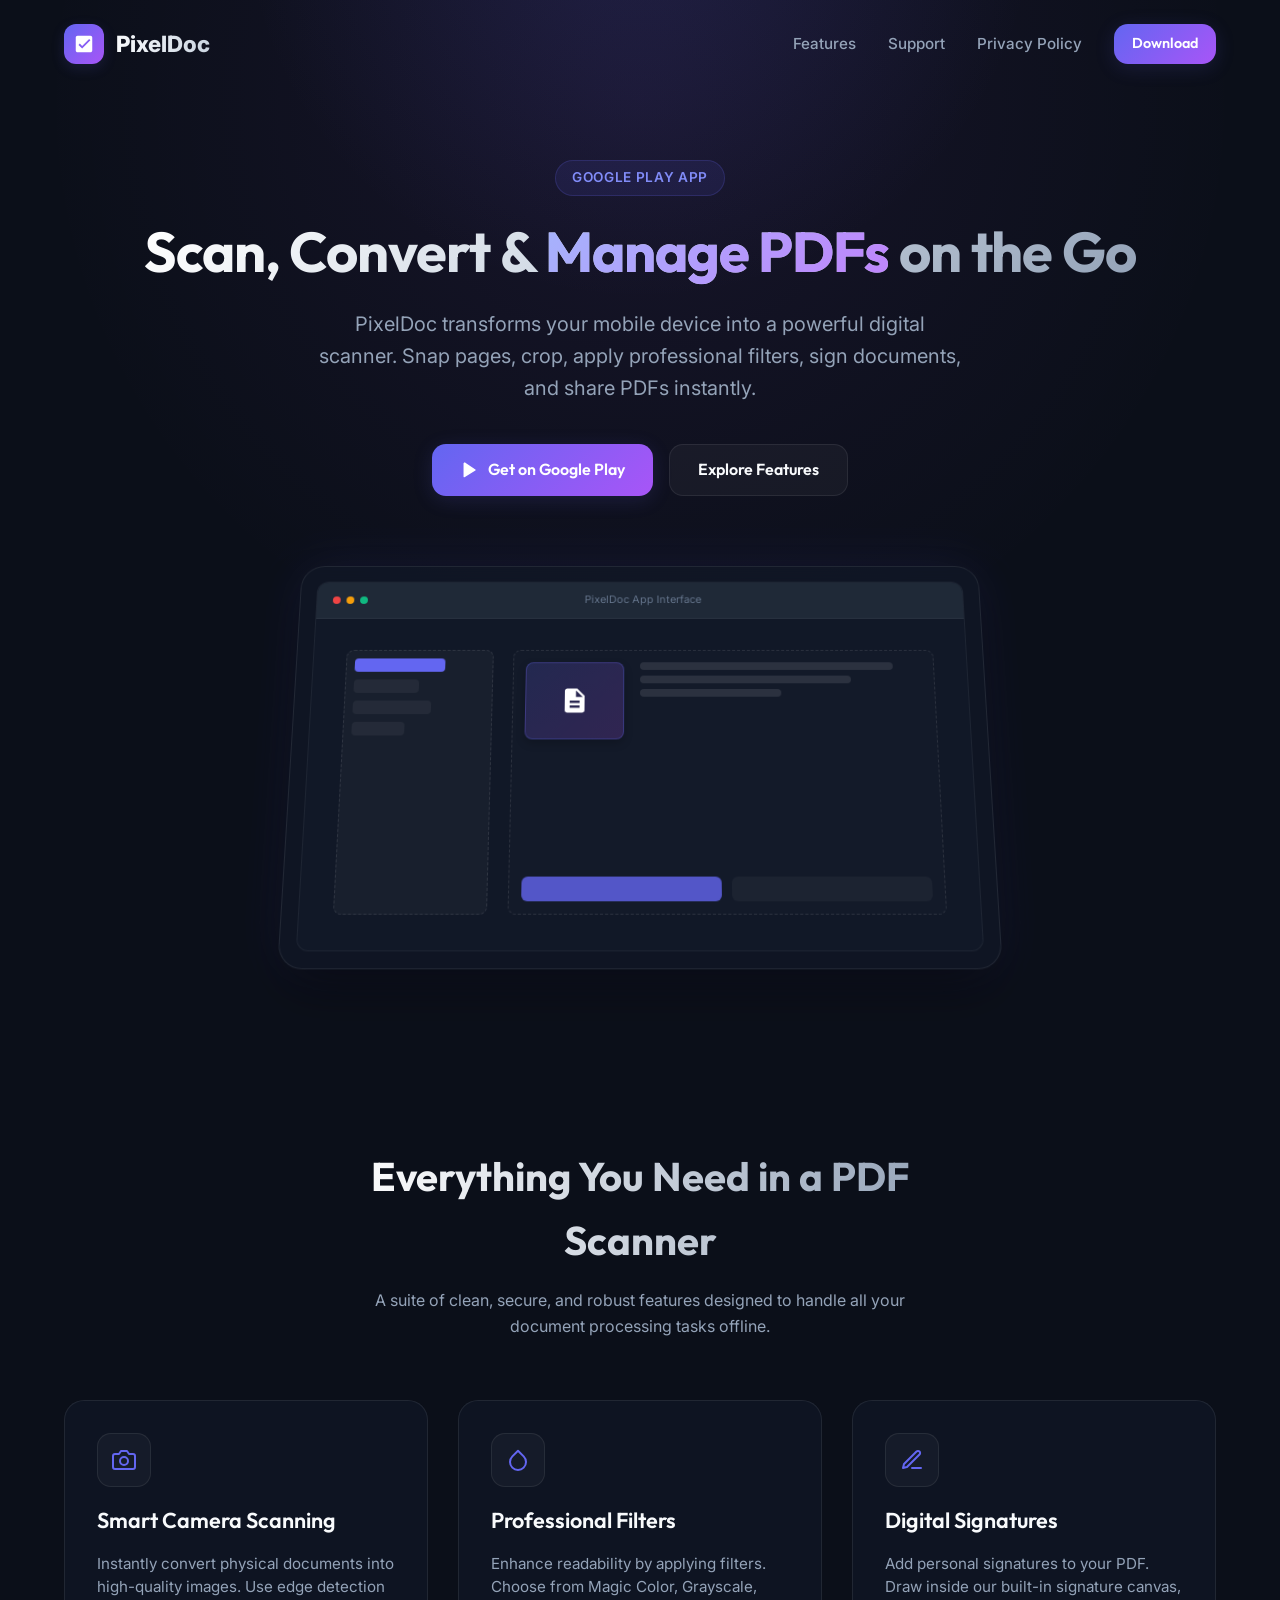
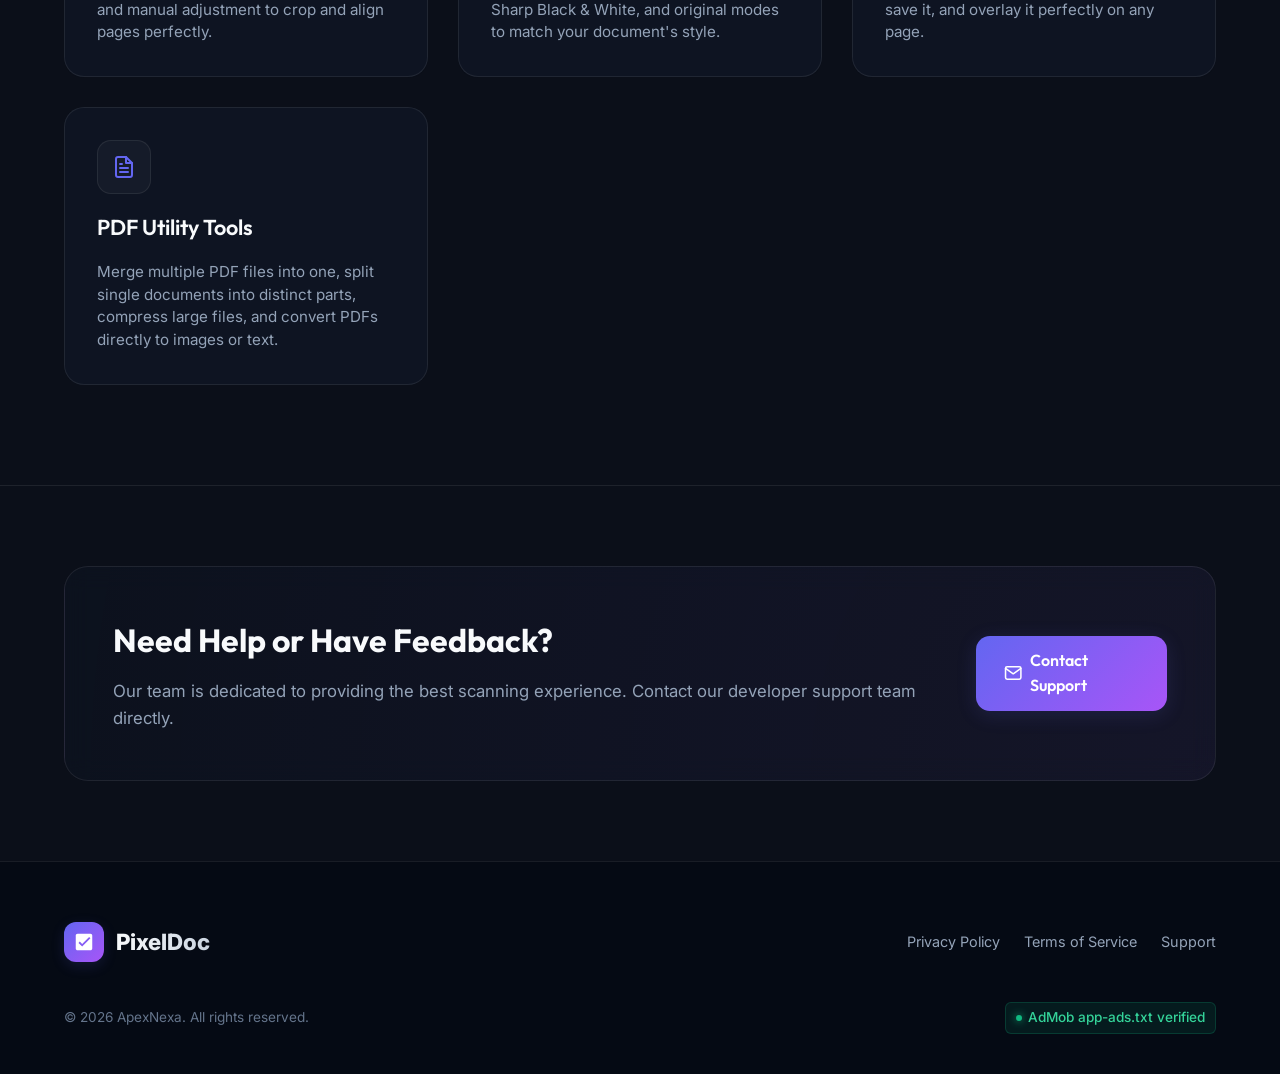
==== index.html @ bd8a2c72 "update;" ====
<!DOCTYPE html>
<html lang="en">
<head>
  <meta charset="UTF-8">
  <meta name="viewport" content="width=device-width, initial-scale=1.0">
  <meta name="description" content="PixelDoc: PDF Scanner & Maker. The easiest way to scan documents, crop pages, apply filters, and compile PDFs on the go.">
  <title>PixelDoc: PDF Scanner & Maker</title>
  <link rel="stylesheet" href="style.css">
</head>
<body>

  <!-- Background Decorative Glow -->
  <div class="bg-glow-top"></div>

  <!-- Header Section -->
  <header>
    <div class="container nav-wrapper">
      <a href="#" class="logo">
        <div class="logo-icon">
          <svg viewBox="0 0 24 24">
            <path d="M19 3H5c-1.1 0-2 .9-2 2v14c0 1.1.9 2 2 2h14c1.1 0 2-.9 2-2V5c0-1.1-.9-2-2-2zm-9 14l-4-4 1.41-1.41L10 14.17l7.59-7.59L19 8l-9 9z"/>
          </svg>
        </div>
        <span class="logo-text">PixelDoc</span>
      </a>
      <ul class="nav-links">
        <li><a href="#features" class="nav-link">Features</a></li>
        <li><a href="#support" class="nav-link">Support</a></li>
        <li><a href="#" class="nav-link" id="openPrivacyNav">Privacy Policy</a></li>
        <li><a href="https://play.google.com/store" target="_blank" class="btn btn-primary" style="padding: 8px 18px; font-size: 0.9rem;">Download</a></li>
      </ul>
    </div>
  </header>

  <!-- Hero Section -->
  <section class="hero">
    <div class="container">
      <div class="badge">Google Play App</div>
      <h1 class="hero-title">Scan, Convert & <span>Manage PDFs</span> on the Go</h1>
      <p class="hero-subtitle">
        PixelDoc transforms your mobile device into a powerful digital scanner. Snap pages, crop, apply professional filters, sign documents, and share PDFs instantly.
      </p>
      <div class="hero-actions">
        <a href="https://play.google.com/store" target="_blank" class="btn btn-primary">
          <svg width="20" height="20" viewBox="0 0 24 24" fill="currentColor">
            <path d="M5 3.22a.75.75 0 0 0-.75.75v16.06a.75.75 0 0 0 1.17.62l13.06-8.03a.75.75 0 0 0 0-1.24L6.42 3.35A.75.75 0 0 0 5 3.22z"/>
          </svg>
          Get on Google Play
        </a>
        <a href="#features" class="btn btn-secondary">Explore Features</a>
      </div>

      <!-- App Preview Graphic -->
      <div class="mockup-container">
        <div class="mockup-wrapper">
          <div class="mockup-screen">
            <div class="screen-header">
              <div class="dots">
                <div class="dot red"></div>
                <div class="dot yellow"></div>
                <div class="dot green"></div>
              </div>
              <div style="color: var(--text-muted); font-size: 11px;">PixelDoc App Interface</div>
              <div style="width: 30px;"></div>
            </div>
            <div class="screen-body">
              <div class="app-ui-preview">
                <div class="app-sidebar">
                  <div class="sidebar-item active"></div>
                  <div class="sidebar-item" style="width: 50%;"></div>
                  <div class="sidebar-item" style="width: 60%;"></div>
                  <div class="sidebar-item" style="width: 40%;"></div>
                </div>
                <div class="app-main">
                  <div class="main-top">
                    <div class="doc-box">
                      <svg viewBox="0 0 24 24">
                        <path d="M14 2H6c-1.1 0-1.99.9-1.99 2L4 20c0 1.1.89 2 1.99 2H18c1.1 0 2-.9 2-2V8l-6-6zm2 16H8v-2h8v2zm0-4H8v-2h8v2zm-3-5V3.5L18.5 9H13z"/>
                      </svg>
                    </div>
                    <div class="main-desc">
                      <div class="desc-line"></div>
                      <div class="desc-line"></div>
                      <div class="desc-line"></div>
                    </div>
                  </div>
                  <div class="app-actions">
                    <div class="action-bar-btn"></div>
                    <div class="action-bar-btn sec"></div>
                  </div>
                </div>
              </div>
            </div>
          </div>
        </div>
      </div>

    </div>
  </section>

  <!-- Features Section -->
  <section class="features" id="features">
    <div class="container">
      <div class="section-header">
        <h2 class="section-title">Everything You Need in a PDF Scanner</h2>
        <p>A suite of clean, secure, and robust features designed to handle all your document processing tasks offline.</p>
      </div>

      <div class="features-grid">
        <!-- Feature 1 -->
        <div class="feature-card">
          <div class="feature-icon-wrapper">
            <svg width="24" height="24" viewBox="0 0 24 24" fill="none" stroke="currentColor" stroke-width="2" stroke-linecap="round" stroke-linejoin="round">
              <path d="M23 19a2 2 0 0 1-2 2H3a2 2 0 0 1-2-2V8a2 2 0 0 1 2-2h4l2-3h6l2 3h4a2 2 0 0 1 2 2z"></path>
              <circle cx="12" cy="13" r="4"></circle>
            </svg>
          </div>
          <h3>Smart Camera Scanning</h3>
          <p>Instantly convert physical documents into high-quality images. Use edge detection and manual adjustment to crop and align pages perfectly.</p>
        </div>

        <!-- Feature 2 -->
        <div class="feature-card">
          <div class="feature-icon-wrapper">
            <svg width="24" height="24" viewBox="0 0 24 24" fill="none" stroke="currentColor" stroke-width="2" stroke-linecap="round" stroke-linejoin="round">
              <path d="M12 2.69l5.66 5.66a8 8 0 1 1-11.31 0z"></path>
            </svg>
          </div>
          <h3>Professional Filters</h3>
          <p>Enhance readability by applying filters. Choose from Magic Color, Grayscale, Sharp Black & White, and original modes to match your document's style.</p>
        </div>

        <!-- Feature 3 -->
        <div class="feature-card">
          <div class="feature-icon-wrapper">
            <svg width="24" height="24" viewBox="0 0 24 24" fill="none" stroke="currentColor" stroke-width="2" stroke-linecap="round" stroke-linejoin="round">
              <path d="M12 20h9"></path>
              <path d="M16.5 3.5a2.121 2.121 0 0 1 3 3L7 19l-4 1 1-4L16.5 3.5z"></path>
            </svg>
          </div>
          <h3>Digital Signatures</h3>
          <p>Add personal signatures to your PDF. Draw inside our built-in signature canvas, save it, and overlay it perfectly on any page.</p>
        </div>

        <!-- Feature 4 -->
        <div class="feature-card">
          <div class="feature-icon-wrapper">
            <svg width="24" height="24" viewBox="0 0 24 24" fill="none" stroke="currentColor" stroke-width="2" stroke-linecap="round" stroke-linejoin="round">
              <path d="M14 2H6c-1.1 0-1.99.9-1.99 2L4 20c0 1.1.89 2 1.99 2H18c1.1 0 2-.9 2-2V8l-6-6z"></path>
              <polyline points="14 2 14 8 20 8"></polyline>
              <line x1="16" y1="13" x2="8" y2="13"></line>
              <line x1="16" y1="17" x2="8" y2="17"></line>
              <polyline points="10 9 9 9 8 9"></polyline>
            </svg>
          </div>
          <h3>PDF Utility Tools</h3>
          <p>Merge multiple PDF files into one, split single documents into distinct parts, compress large files, and convert PDFs directly to images or text.</p>
        </div>
      </div>
    </div>
  </section>

  <!-- Support Section -->
  <section class="support" id="support">
    <div class="container">
      <div class="support-content">
        <div class="support-text">
          <h2>Need Help or Have Feedback?</h2>
          <p>Our team is dedicated to providing the best scanning experience. Contact our developer support team directly.</p>
        </div>
        <div>
          <a href="mailto:support@apexnexa.com" class="btn btn-primary">
            <svg width="20" height="20" viewBox="0 0 24 24" fill="none" stroke="currentColor" stroke-width="2" stroke-linecap="round" stroke-linejoin="round">
              <path d="M4 4h16c1.1 0 2 .9 2 2v12c0 1.1-.9 2-2 2H4c-1.1 0-2-.9-2-2V6c0-1.1.9-2 2-2z"></path>
              <polyline points="22,6 12,13 2,6"></polyline>
            </svg>
            Contact Support
          </a>
        </div>
      </div>
    </div>
  </section>

  <!-- Footer -->
  <footer>
    <div class="container">
      <div class="footer-top">
        <a href="#" class="logo">
          <div class="logo-icon">
            <svg viewBox="0 0 24 24">
              <path d="M19 3H5c-1.1 0-2 .9-2 2v14c0 1.1.9 2 2 2h14c1.1 0 2-.9 2-2V5c0-1.1-.9-2-2-2zm-9 14l-4-4 1.41-1.41L10 14.17l7.59-7.59L19 8l-9 9z"/>
            </svg>
          </div>
          <span class="logo-text">PixelDoc</span>
        </a>
        <div class="footer-links">
          <a href="#" class="footer-link" id="openPrivacyFooter">Privacy Policy</a>
          <a href="#" class="footer-link" id="openTermsFooter">Terms of Service</a>
          <a href="#support" class="footer-link">Support</a>
        </div>
      </div>
      <div class="footer-bottom">
        <p>&copy; 2026 ApexNexa. All rights reserved.</p>
        <a href="app-ads.txt" class="footer-ads-badge" target="_blank">
          <div class="green-dot"></div>
          AdMob app-ads.txt verified
        </a>
      </div>
    </div>
  </footer>

  <!-- Privacy Policy Modal -->
  <div class="modal-overlay" id="privacyModal">
    <div class="modal-content">
      <div class="modal-header">
        <h2>Privacy Policy</h2>
        <button class="btn-close" id="closePrivacyModal">&times;</button>
      </div>
      <div class="modal-body">
        <p><strong>Last Updated: July 10, 2026</strong></p>
        <p>At PixelDoc, we value your privacy. This Privacy Policy describes how we collect, use, and process your data when you use the PixelDoc mobile application.</p>
        
        <h3>1. Information Collection and Use</h3>
        <p>PixelDoc is designed to operate primarily offline. All documents you scan, edit, compile, or sign remain stored locally on your device. We do not transmit your scanned documents to external servers.</p>
        
        <h3>2. Permissions Required</h3>
        <p>To provide core application features, the app may request:</p>
        <ul>
          <li><strong>Camera:</strong> To capture photos of physical documents for scanning.</li>
          <li><strong>Storage/Media Access:</strong> To import existing images for PDF compilation and to save the compiled PDFs to your device's storage.</li>
        </ul>

        <h3>3. Advertising</h3>
        <p>We use Google AdMob to serve advertisements in the application. AdMob may collect and process unique advertising identifiers and other device metrics to display personalized or non-personalized advertisements.</p>

        <h3>4. Security</h3>
        <p>We use industry-standard precautions to safeguard any data stored on your device. However, since the app runs locally on your operating system, we encourage you to maintain device security to prevent unauthorized access.</p>

        <h3>5. Contact Us</h3>
        <p>If you have any questions or feedback regarding this policy, please contact us at <strong>support@apexnexa.com</strong>.</p>
      </div>
    </div>
  </div>

  <!-- Terms of Service Modal -->
  <div class="modal-overlay" id="termsModal">
    <div class="modal-content">
      <div class="modal-header">
        <h2>Terms of Service</h2>
        <button class="btn-close" id="closeTermsModal">&times;</button>
      </div>
      <div class="modal-body">
        <p><strong>Last Updated: July 10, 2026</strong></p>
        <p>Welcome to PixelDoc. By downloading, accessing, or using the PixelDoc mobile application, you agree to comply with and be bound by the following Terms of Service.</p>
        
        <h3>1. Use of the App</h3>
        <p>You agree to use PixelDoc only for lawful purposes. You are solely responsible for all content, documents, and signatures processed using the application.</p>
        
        <h3>2. Ownership of Scanned Documents</h3>
        <p>All scanned documents and compiled PDFs created by you using the app are your exclusive property. PixelDoc does not claim any ownership rights over your documents.</p>

        <h3>3. Disclaimer of Warranties</h3>
        <p>PixelDoc is provided "as is" and "as available" without warranties of any kind, either express or implied. We do not guarantee that the application will be completely free of errors, or that all document scans will be accurate.</p>

        <h3>4. Limitation of Liability</h3>
        <p>In no event shall ApexNexa or its developers be liable for any direct, indirect, incidental, special, or consequential damages arising from the use or inability to use the application.</p>

        <h3>5. Changes to the Terms</h3>
        <p>We reserves the right to modify these terms at any time. Your continued use of the app following any updates constitutes acceptance of the new terms.</p>
      </div>
    </div>
  </div>

  <!-- JavaScript to handle Modal opening and closing -->
  <script>
    const privacyModal = document.getElementById('privacyModal');
    const termsModal = document.getElementById('termsModal');

    const openPrivacyNav = document.getElementById('openPrivacyNav');
    const openPrivacyFooter = document.getElementById('openPrivacyFooter');
    const openTermsFooter = document.getElementById('openTermsFooter');

    const closePrivacyModal = document.getElementById('closePrivacyModal');
    const closeTermsModal = document.getElementById('closeTermsModal');

    // Open Privacy Policy
    openPrivacyNav.addEventListener('click', (e) => {
      e.preventDefault();
      privacyModal.classList.add('active');
    });
    openPrivacyFooter.addEventListener('click', (e) => {
      e.preventDefault();
      privacyModal.classList.add('active');
    });

    // Open Terms
    openTermsFooter.addEventListener('click', (e) => {
      e.preventDefault();
      termsModal.classList.add('active');
    });

    // Close Modals
    closePrivacyModal.addEventListener('click', () => {
      privacyModal.classList.remove('active');
    });
    closeTermsModal.addEventListener('click', () => {
      termsModal.classList.remove('active');
    });

    // Close on click outside
    window.addEventListener('click', (e) => {
      if (e.target === privacyModal) {
        privacyModal.classList.remove('active');
      }
      if (e.target === termsModal) {
        termsModal.classList.remove('active');
      }
    });
  </script>

</body>
</html>
---- style.css ----
@import url('https://fonts.googleapis.com/css2?family=Inter:wght@300;400;500;600;700&family=Outfit:wght@400;500;600;700;800&display=swap');

:root {
  --bg-color: #0b0f19;
  --panel-bg: rgba(17, 24, 39, 0.7);
  --border-color: rgba(255, 255, 255, 0.08);
  --text-primary: #f8fafc;
  --text-secondary: #94a3b8;
  --text-muted: #64748b;
  --primary: #6366f1;
  --primary-glow: rgba(99, 102, 241, 0.15);
  --secondary: #a855f7;
  --secondary-glow: rgba(168, 85, 247, 0.08);
  --accent: #10b981;
  --font-display: 'Outfit', sans-serif;
  --font-sans: 'Inter', sans-serif;
  --transition-smooth: all 0.3s cubic-bezier(0.4, 0, 0.2, 1);
}

* {
  box-sizing: border-box;
  margin: 0;
  padding: 0;
  scroll-behavior: smooth;
}

body {
  background-color: var(--bg-color);
  color: var(--text-secondary);
  font-family: var(--font-sans);
  line-height: 1.6;
  overflow-x: hidden;
}

/* Background Gradients */
.bg-glow-top {
  position: absolute;
  top: 0;
  left: 50%;
  transform: translateX(-50%);
  width: 100vw;
  height: 800px;
  background: radial-gradient(circle 400px at 50% -100px, rgba(99, 102, 241, 0.15), transparent),
              radial-gradient(circle 600px at 50% 100px, rgba(168, 85, 247, 0.08), transparent);
  pointer-events: none;
  z-index: 0;
}

/* Typography */
h1, h2, h3, h4 {
  font-family: var(--font-display);
  color: var(--text-primary);
  font-weight: 700;
}

/* Layout */
.container {
  max-width: 1200px;
  margin: 0 auto;
  padding: 0 24px;
  position: relative;
  z-index: 1;
}

header {
  padding: 24px 0;
  position: absolute;
  top: 0;
  left: 0;
  width: 100%;
  z-index: 10;
}

.nav-wrapper {
  display: flex;
  justify-content: space-between;
  align-items: center;
}

.logo {
  display: flex;
  align-items: center;
  gap: 12px;
  text-decoration: none;
}

.logo-icon {
  background: linear-gradient(135deg, var(--primary), var(--secondary));
  width: 40px;
  height: 40px;
  border-radius: 12px;
  display: flex;
  align-items: center;
  justify-content: center;
  box-shadow: 0 4px 14px var(--primary-glow);
}

.logo-icon svg {
  fill: #fff;
  width: 22px;
  height: 22px;
}

.logo-text {
  font-size: 1.4rem;
  font-weight: 800;
  background: linear-gradient(to right, var(--text-primary), #cbd5e1);
  -webkit-background-clip: text;
  -webkit-text-fill-color: transparent;
}

.nav-links {
  display: flex;
  gap: 32px;
  list-style: none;
  align-items: center;
}

@media (max-width: 768px) {
  .nav-links {
    display: none; /* simple responsive handling */
  }
}

.nav-link {
  color: var(--text-secondary);
  text-decoration: none;
  font-size: 0.95rem;
  font-weight: 500;
  transition: var(--transition-smooth);
}

.nav-link:hover {
  color: var(--text-primary);
  text-shadow: 0 0 10px rgba(255, 255, 255, 0.2);
}

/* Buttons */
.btn {
  display: inline-flex;
  align-items: center;
  justify-content: center;
  gap: 8px;
  padding: 12px 28px;
  border-radius: 14px;
  font-family: var(--font-display);
  font-weight: 600;
  font-size: 1rem;
  text-decoration: none;
  transition: var(--transition-smooth);
  cursor: pointer;
  border: none;
}

.btn-primary {
  background: linear-gradient(135deg, var(--primary), var(--secondary));
  color: #fff;
  box-shadow: 0 4px 20px var(--primary-glow);
}

.btn-primary:hover {
  transform: translateY(-2px);
  box-shadow: 0 6px 24px rgba(99, 102, 241, 0.35), 0 0 40px rgba(168, 85, 247, 0.2);
}

.btn-secondary {
  background: rgba(255, 255, 255, 0.04);
  color: var(--text-primary);
  border: 1px solid var(--border-color);
}

.btn-secondary:hover {
  background: rgba(255, 255, 255, 0.08);
  border-color: rgba(255, 255, 255, 0.15);
  transform: translateY(-2px);
}

/* Hero Section */
.hero {
  padding: 160px 0 80px 0;
  text-align: center;
  min-height: 100vh;
  display: flex;
  flex-direction: column;
  justify-content: center;
}

.badge {
  background: rgba(99, 102, 241, 0.1);
  border: 1px solid rgba(99, 102, 241, 0.2);
  color: #818cf8;
  padding: 6px 16px;
  border-radius: 30px;
  font-size: 0.85rem;
  font-weight: 600;
  letter-spacing: 0.05em;
  text-transform: uppercase;
  display: inline-block;
  margin-bottom: 24px;
  animation: pulse 2s infinite;
}

@keyframes pulse {
  0% { transform: scale(1); }
  50% { transform: scale(1.02); }
  100% { transform: scale(1); }
}

.hero-title {
  font-size: 3.5rem;
  line-height: 1.15;
  letter-spacing: -0.02em;
  margin-bottom: 24px;
  background: linear-gradient(135deg, #ffffff 0%, #cbd5e1 50%, #94a3b8 100%);
  -webkit-background-clip: text;
  -webkit-text-fill-color: transparent;
}

@media (max-width: 768px) {
  .hero-title {
    font-size: 2.5rem;
  }
}

.hero-title span {
  background: linear-gradient(135deg, #a5b4fc, #c084fc);
  -webkit-background-clip: text;
  -webkit-text-fill-color: transparent;
}

.hero-subtitle {
  font-size: 1.25rem;
  color: var(--text-secondary);
  max-width: 650px;
  margin: 0 auto 40px auto;
}

.hero-actions {
  display: flex;
  gap: 16px;
  justify-content: center;
  margin-bottom: 60px;
}

@media (max-width: 480px) {
  .hero-actions {
    flex-direction: column;
    align-items: stretch;
  }
}

/* App Mockup Preview */
.mockup-container {
  max-width: 700px;
  margin: 0 auto;
  perspective: 1000px;
}

.mockup-wrapper {
  background: var(--panel-bg);
  border: 1.5px solid var(--border-color);
  border-radius: 24px;
  padding: 16px;
  backdrop-filter: blur(12px);
  box-shadow: 0 25px 50px -12px rgba(0, 0, 0, 0.5), 
              0 0 50px rgba(99, 102, 241, 0.1);
  transform: rotateX(10deg);
  transition: var(--transition-smooth);
}

.mockup-wrapper:hover {
  transform: rotateX(0deg) translateY(-10px);
  box-shadow: 0 30px 60px -10px rgba(0, 0, 0, 0.6), 
              0 0 60px rgba(168, 85, 247, 0.15);
}

.mockup-screen {
  background: #111827;
  border-radius: 12px;
  aspect-ratio: 16/9;
  display: flex;
  flex-direction: column;
  overflow: hidden;
  position: relative;
  border: 1px solid rgba(255, 255, 255, 0.05);
}

.screen-header {
  background: #1f2937;
  padding: 10px 16px;
  display: flex;
  justify-content: space-between;
  align-items: center;
  border-bottom: 1px solid rgba(255, 255, 255, 0.05);
}

.dots {
  display: flex;
  gap: 6px;
}

.dot {
  width: 8px;
  height: 8px;
  border-radius: 50%;
  background: rgba(255, 255, 255, 0.2);
}

.dot.red { background: #ef4444; }
.dot.yellow { background: #f59e0b; }
.dot.green { background: #10b981; }

.screen-body {
  flex: 1;
  display: flex;
  align-items: center;
  justify-content: center;
  position: relative;
}

.app-ui-preview {
  display: flex;
  gap: 20px;
  width: 90%;
  height: 80%;
}

.app-sidebar {
  width: 25%;
  background: rgba(255, 255, 255, 0.03);
  border-radius: 8px;
  border: 1px dashed rgba(255, 255, 255, 0.1);
  display: flex;
  flex-direction: column;
  gap: 8px;
  padding: 8px;
}

.sidebar-item {
  height: 14px;
  background: rgba(255, 255, 255, 0.05);
  border-radius: 4px;
}

.sidebar-item.active {
  background: var(--primary);
  width: 70%;
}

.app-main {
  flex: 1;
  background: rgba(255, 255, 255, 0.01);
  border-radius: 8px;
  border: 1px dashed rgba(255, 255, 255, 0.1);
  padding: 12px;
  display: flex;
  flex-direction: column;
  justify-content: space-between;
}

.main-top {
  display: flex;
  justify-content: space-between;
}

.doc-box {
  width: 100px;
  height: 80px;
  background: linear-gradient(135deg, rgba(99, 102, 241, 0.2), rgba(168, 85, 247, 0.2));
  border-radius: 8px;
  border: 1px solid rgba(99, 102, 241, 0.3);
  display: flex;
  align-items: center;
  justify-content: center;
  box-shadow: 0 4px 10px rgba(0,0,0,0.2);
}

.doc-box svg {
  fill: #fff;
  width: 30px;
  height: 30px;
}

.main-desc {
  display: flex;
  flex-direction: column;
  gap: 6px;
  flex: 1;
  margin-left: 16px;
}

.desc-line {
  height: 8px;
  background: rgba(255, 255, 255, 0.1);
  border-radius: 4px;
}

.desc-line:nth-child(1) { width: 90%; }
.desc-line:nth-child(2) { width: 75%; }
.desc-line:nth-child(3) { width: 50%; }

.app-actions {
  display: flex;
  gap: 10px;
}

.action-bar-btn {
  height: 24px;
  border-radius: 6px;
  background: var(--primary);
  flex: 1;
  opacity: 0.8;
}

.action-bar-btn.sec {
  background: rgba(255, 255, 255, 0.05);
}

/* Features Section */
.features {
  padding: 100px 0;
  position: relative;
}

.section-header {
  text-align: center;
  max-width: 600px;
  margin: 0 auto 60px auto;
}

.section-title {
  font-size: 2.5rem;
  margin-bottom: 16px;
  background: linear-gradient(to right, #fff, #94a3b8);
  -webkit-background-clip: text;
  -webkit-text-fill-color: transparent;
}

.features-grid {
  display: grid;
  grid-template-columns: repeat(auto-fit, minmax(320px, 1fr));
  gap: 30px;
}

.feature-card {
  background: var(--panel-bg);
  border: 1px solid var(--border-color);
  border-radius: 20px;
  padding: 32px;
  backdrop-filter: blur(12px);
  transition: var(--transition-smooth);
  display: flex;
  flex-direction: column;
  gap: 16px;
}

.feature-card:hover {
  border-color: rgba(99, 102, 241, 0.3);
  transform: translateY(-5px);
  box-shadow: 0 10px 30px -10px rgba(99, 102, 241, 0.15);
}

.feature-icon-wrapper {
  background: rgba(255, 255, 255, 0.03);
  border: 1px solid var(--border-color);
  width: 54px;
  height: 54px;
  border-radius: 14px;
  display: flex;
  align-items: center;
  justify-content: center;
  color: var(--primary);
  transition: var(--transition-smooth);
}

.feature-card:hover .feature-icon-wrapper {
  background: var(--primary);
  color: #fff;
  box-shadow: 0 4px 14px var(--primary-glow);
}

.feature-card h3 {
  font-size: 1.35rem;
  font-weight: 600;
}

.feature-card p {
  color: var(--text-secondary);
  font-size: 0.95rem;
  line-height: 1.5;
}

/* Compliance Info & Contact */
.support {
  padding: 80px 0;
  border-top: 1px solid var(--border-color);
}

.support-content {
  background: radial-gradient(circle at 100% 100%, rgba(168, 85, 247, 0.05), transparent),
              rgba(17, 24, 39, 0.4);
  border: 1px solid var(--border-color);
  border-radius: 24px;
  padding: 48px;
  backdrop-filter: blur(12px);
  display: flex;
  justify-content: space-between;
  align-items: center;
  gap: 40px;
}

@media (max-width: 768px) {
  .support-content {
    flex-direction: column;
    text-align: center;
    padding: 32px 24px;
  }
}

.support-text h2 {
  font-size: 2rem;
  margin-bottom: 12px;
}

.support-text p {
  font-size: 1.05rem;
}

/* Footer styling */
footer {
  padding: 60px 0 40px 0;
  border-top: 1px solid var(--border-color);
  background: rgba(3, 7, 18, 0.6);
}

.footer-top {
  display: flex;
  justify-content: space-between;
  align-items: center;
  margin-bottom: 40px;
}

@media (max-width: 600px) {
  .footer-top {
    flex-direction: column;
    gap: 24px;
    align-items: flex-start;
  }
}

.footer-links {
  display: flex;
  gap: 24px;
}

@media (max-width: 480px) {
  .footer-links {
    flex-direction: column;
    gap: 12px;
  }
}

.footer-link {
  color: var(--text-secondary);
  text-decoration: none;
  font-size: 0.9rem;
  transition: var(--transition-smooth);
}

.footer-link:hover {
  color: var(--text-primary);
}

.footer-bottom {
  display: flex;
  justify-content: space-between;
  align-items: center;
  color: var(--text-muted);
  font-size: 0.85rem;
}

@media (max-width: 600px) {
  .footer-bottom {
    flex-direction: column-reverse;
    gap: 16px;
    align-items: flex-start;
  }
}

.footer-ads-badge {
  display: inline-flex;
  align-items: center;
  gap: 6px;
  background: rgba(16, 185, 129, 0.1);
  color: #34d399;
  border: 1px solid rgba(16, 185, 129, 0.2);
  padding: 4px 10px;
  border-radius: 6px;
  text-decoration: none;
  font-weight: 500;
}

.footer-ads-badge:hover {
  background: rgba(16, 185, 129, 0.2);
}

.green-dot {
  width: 6px;
  height: 6px;
  border-radius: 50%;
  background: #10b981;
  box-shadow: 0 0 8px #10b981;
}

/* Modals */
.modal-overlay {
  position: fixed;
  top: 0;
  left: 0;
  width: 100vw;
  height: 100vh;
  background: rgba(3, 7, 18, 0.8);
  backdrop-filter: blur(8px);
  z-index: 100;
  display: flex;
  align-items: center;
  justify-content: center;
  opacity: 0;
  pointer-events: none;
  transition: opacity 0.3s ease;
}

.modal-overlay.active {
  opacity: 1;
  pointer-events: auto;
}

.modal-content {
  background: #0f172a;
  border: 1px solid var(--border-color);
  width: 90%;
  max-width: 800px;
  max-height: 85vh;
  border-radius: 24px;
  box-shadow: 0 25px 50px -12px rgba(0, 0, 0, 0.8);
  display: flex;
  flex-direction: column;
  overflow: hidden;
  transform: translateY(20px);
  transition: transform 0.3s ease;
}

.modal-overlay.active .modal-content {
  transform: translateY(0);
}

.modal-header {
  padding: 24px;
  border-bottom: 1px solid var(--border-color);
  display: flex;
  justify-content: space-between;
  align-items: center;
}

.modal-header h2 {
  font-size: 1.5rem;
}

.btn-close {
  background: rgba(255, 255, 255, 0.05);
  border: none;
  color: var(--text-secondary);
  width: 36px;
  height: 36px;
  border-radius: 50%;
  cursor: pointer;
  display: flex;
  align-items: center;
  justify-content: center;
  transition: var(--transition-smooth);
}

.btn-close:hover {
  background: rgba(255, 255, 255, 0.1);
  color: var(--text-primary);
}

.modal-body {
  padding: 24px;
  overflow-y: auto;
  flex: 1;
  font-size: 0.95rem;
  color: var(--text-secondary);
}

.modal-body h3 {
  font-size: 1.15rem;
  margin: 20px 0 10px 0;
}

.modal-body p {
  margin-bottom: 14px;
}

.modal-body ul {
  margin: 10px 0 20px 20px;
}

.modal-body li {
  margin-bottom: 6px;
}
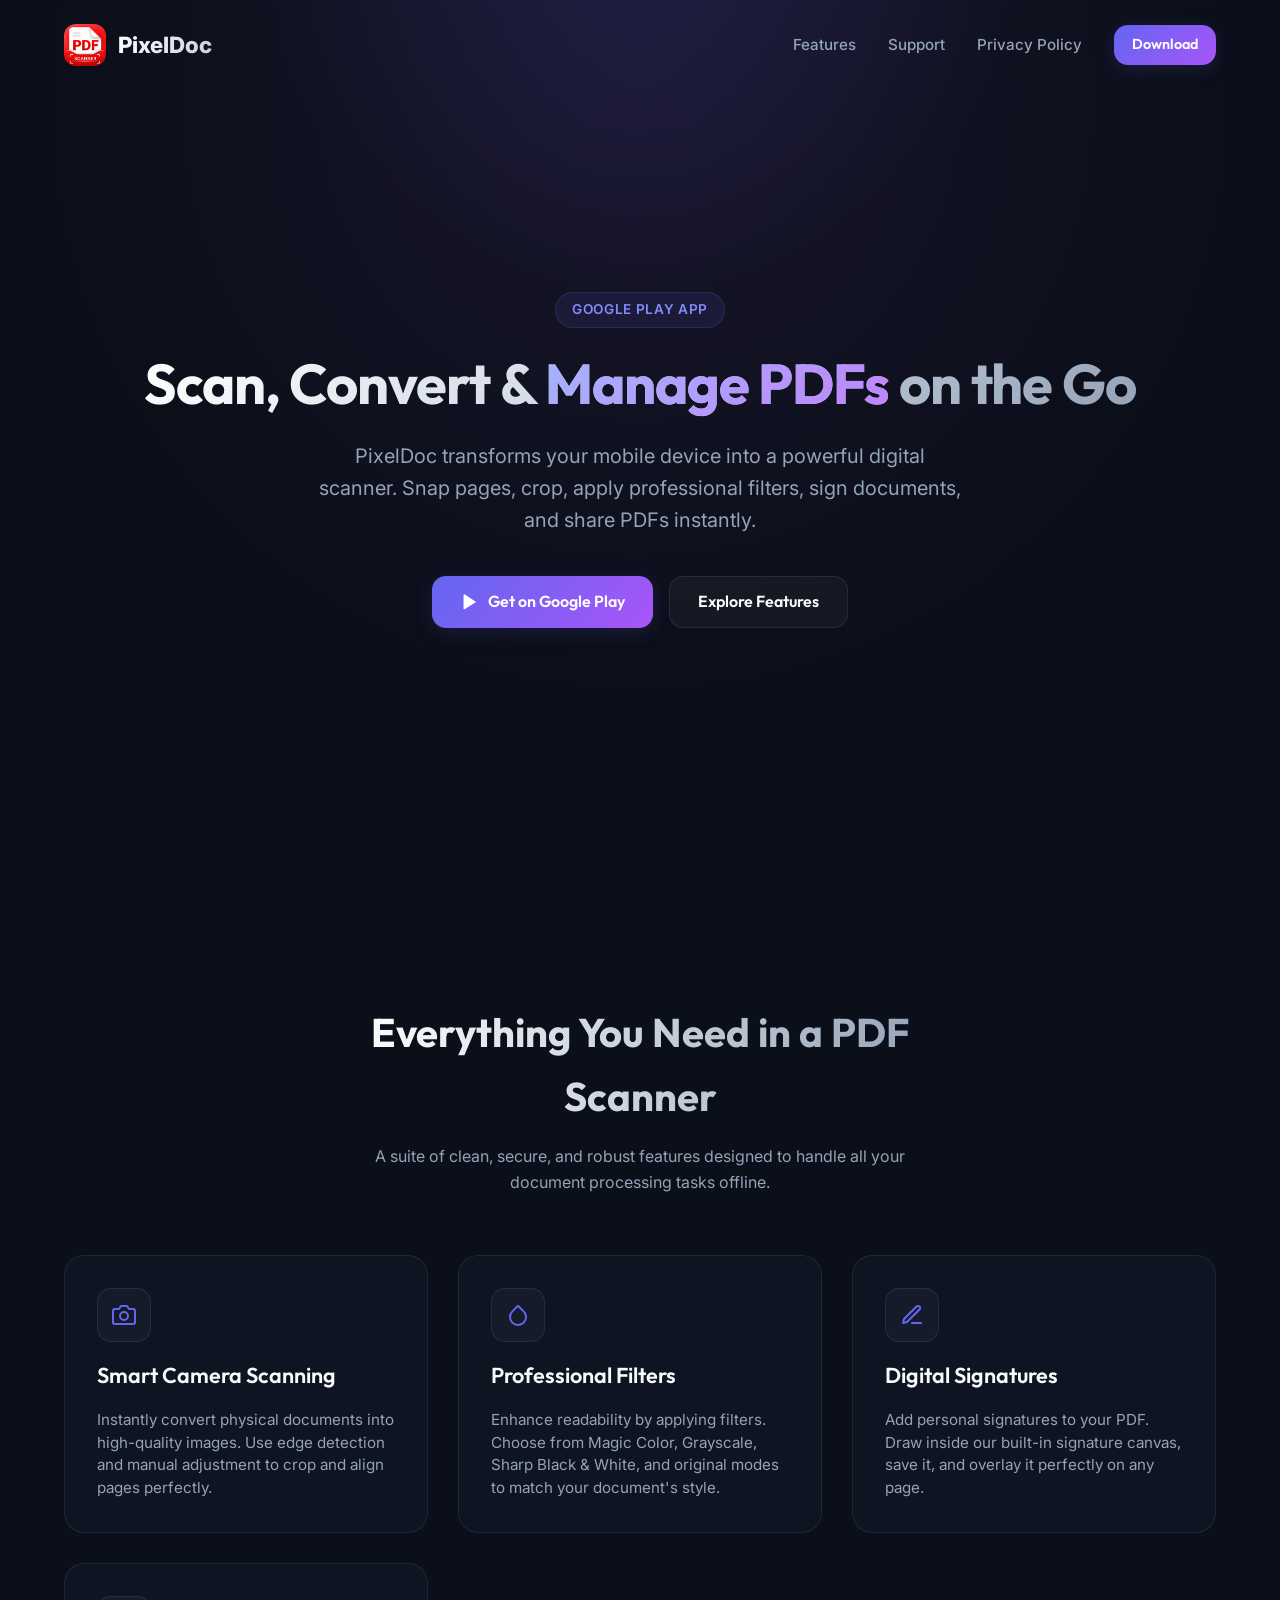
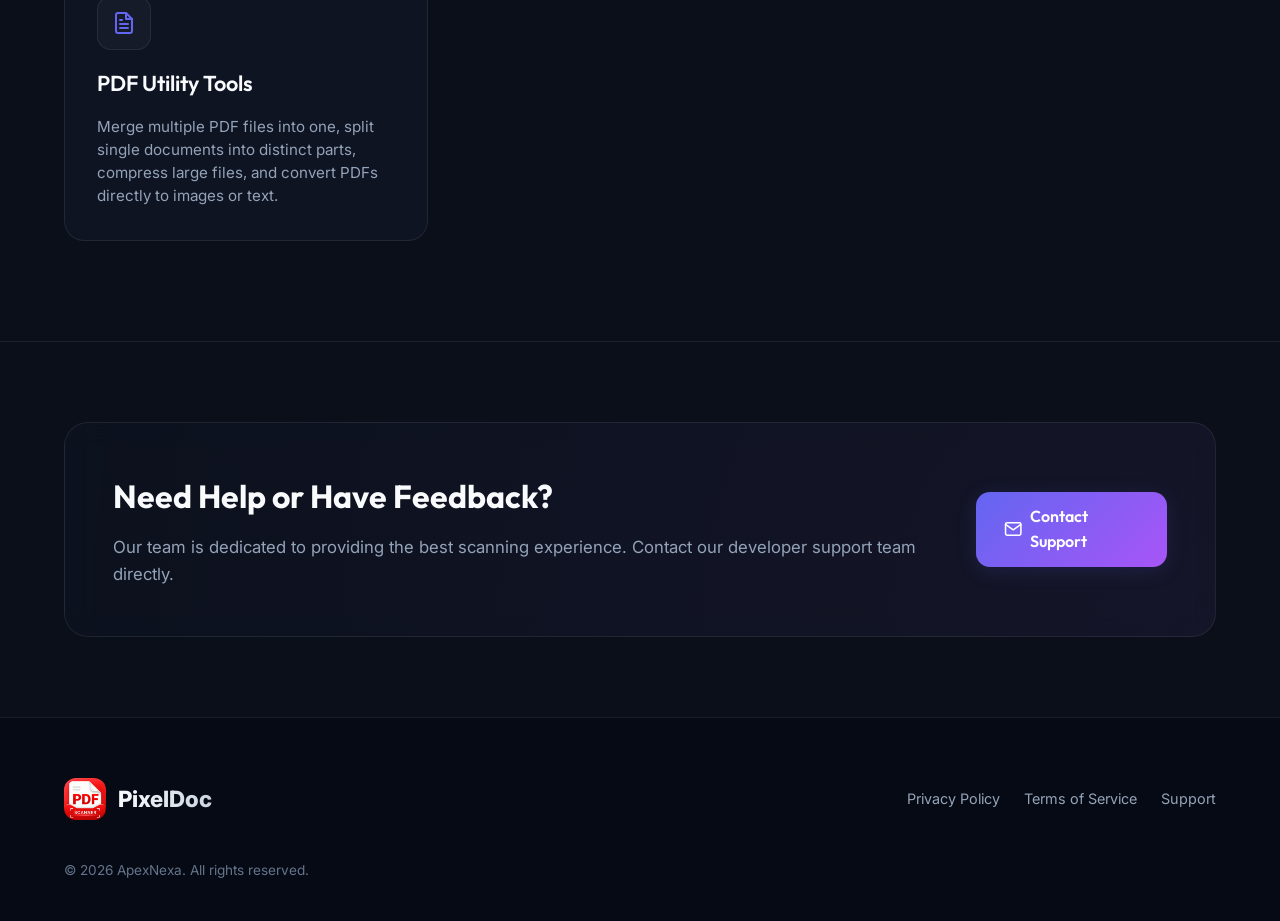
==== commit 80e49c1d: "improved ui;" ====
--- a/index.html
+++ b/index.html
@@ -6,6 +6,7 @@
   <meta name="description" content="PixelDoc: PDF Scanner & Maker. The easiest way to scan documents, crop pages, apply filters, and compile PDFs on the go.">
   <title>PixelDoc: PDF Scanner & Maker</title>
   <link rel="stylesheet" href="style.css">
+  <link rel="icon" type="image/png" href="favicon.png">
 </head>
 <body>
 
@@ -16,18 +17,14 @@
   <header>
     <div class="container nav-wrapper">
       <a href="#" class="logo">
-        <div class="logo-icon">
-          <svg viewBox="0 0 24 24">
-            <path d="M19 3H5c-1.1 0-2 .9-2 2v14c0 1.1.9 2 2 2h14c1.1 0 2-.9 2-2V5c0-1.1-.9-2-2-2zm-9 14l-4-4 1.41-1.41L10 14.17l7.59-7.59L19 8l-9 9z"/>
-          </svg>
-        </div>
+        <img src="logo.png" alt="PixelDoc Logo" style="width: 42px; height: 42px; border-radius: 12px; object-fit: cover;">
         <span class="logo-text">PixelDoc</span>
       </a>
       <ul class="nav-links">
         <li><a href="#features" class="nav-link">Features</a></li>
         <li><a href="#support" class="nav-link">Support</a></li>
         <li><a href="#" class="nav-link" id="openPrivacyNav">Privacy Policy</a></li>
-        <li><a href="https://play.google.com/store" target="_blank" class="btn btn-primary" style="padding: 8px 18px; font-size: 0.9rem;">Download</a></li>
+        <li><a href="https://play.google.com/store/apps/details?id=com.nexasoft.snap2pdf" target="_blank" class="btn btn-primary" style="padding: 8px 18px; font-size: 0.9rem;">Download</a></li>
       </ul>
     </div>
   </header>
@@ -41,7 +38,7 @@
         PixelDoc transforms your mobile device into a powerful digital scanner. Snap pages, crop, apply professional filters, sign documents, and share PDFs instantly.
       </p>
       <div class="hero-actions">
-        <a href="https://play.google.com/store" target="_blank" class="btn btn-primary">
+        <a href="https://play.google.com/store/apps/details?id=com.nexasoft.snap2pdf" target="_blank" class="btn btn-primary">
           <svg width="20" height="20" viewBox="0 0 24 24" fill="currentColor">
             <path d="M5 3.22a.75.75 0 0 0-.75.75v16.06a.75.75 0 0 0 1.17.62l13.06-8.03a.75.75 0 0 0 0-1.24L6.42 3.35A.75.75 0 0 0 5 3.22z"/>
           </svg>
@@ -50,50 +47,6 @@
         <a href="#features" class="btn btn-secondary">Explore Features</a>
       </div>
 
-      <!-- App Preview Graphic -->
-      <div class="mockup-container">
-        <div class="mockup-wrapper">
-          <div class="mockup-screen">
-            <div class="screen-header">
-              <div class="dots">
-                <div class="dot red"></div>
-                <div class="dot yellow"></div>
-                <div class="dot green"></div>
-              </div>
-              <div style="color: var(--text-muted); font-size: 11px;">PixelDoc App Interface</div>
-              <div style="width: 30px;"></div>
-            </div>
-            <div class="screen-body">
-              <div class="app-ui-preview">
-                <div class="app-sidebar">
-                  <div class="sidebar-item active"></div>
-                  <div class="sidebar-item" style="width: 50%;"></div>
-                  <div class="sidebar-item" style="width: 60%;"></div>
-                  <div class="sidebar-item" style="width: 40%;"></div>
-                </div>
-                <div class="app-main">
-                  <div class="main-top">
-                    <div class="doc-box">
-                      <svg viewBox="0 0 24 24">
-                        <path d="M14 2H6c-1.1 0-1.99.9-1.99 2L4 20c0 1.1.89 2 1.99 2H18c1.1 0 2-.9 2-2V8l-6-6zm2 16H8v-2h8v2zm0-4H8v-2h8v2zm-3-5V3.5L18.5 9H13z"/>
-                      </svg>
-                    </div>
-                    <div class="main-desc">
-                      <div class="desc-line"></div>
-                      <div class="desc-line"></div>
-                      <div class="desc-line"></div>
-                    </div>
-                  </div>
-                  <div class="app-actions">
-                    <div class="action-bar-btn"></div>
-                    <div class="action-bar-btn sec"></div>
-                  </div>
-                </div>
-              </div>
-            </div>
-          </div>
-        </div>
-      </div>
 
     </div>
   </section>
@@ -186,11 +139,7 @@
     <div class="container">
       <div class="footer-top">
         <a href="#" class="logo">
-          <div class="logo-icon">
-            <svg viewBox="0 0 24 24">
-              <path d="M19 3H5c-1.1 0-2 .9-2 2v14c0 1.1.9 2 2 2h14c1.1 0 2-.9 2-2V5c0-1.1-.9-2-2-2zm-9 14l-4-4 1.41-1.41L10 14.17l7.59-7.59L19 8l-9 9z"/>
-            </svg>
-          </div>
+          <img src="logo.png" alt="PixelDoc Logo" style="width: 42px; height: 42px; border-radius: 12px; object-fit: cover;">
           <span class="logo-text">PixelDoc</span>
         </a>
         <div class="footer-links">
@@ -201,10 +150,6 @@
       </div>
       <div class="footer-bottom">
         <p>&copy; 2026 ApexNexa. All rights reserved.</p>
-        <a href="app-ads.txt" class="footer-ads-badge" target="_blank">
-          <div class="green-dot"></div>
-          AdMob app-ads.txt verified
-        </a>
       </div>
     </div>
   </footer>
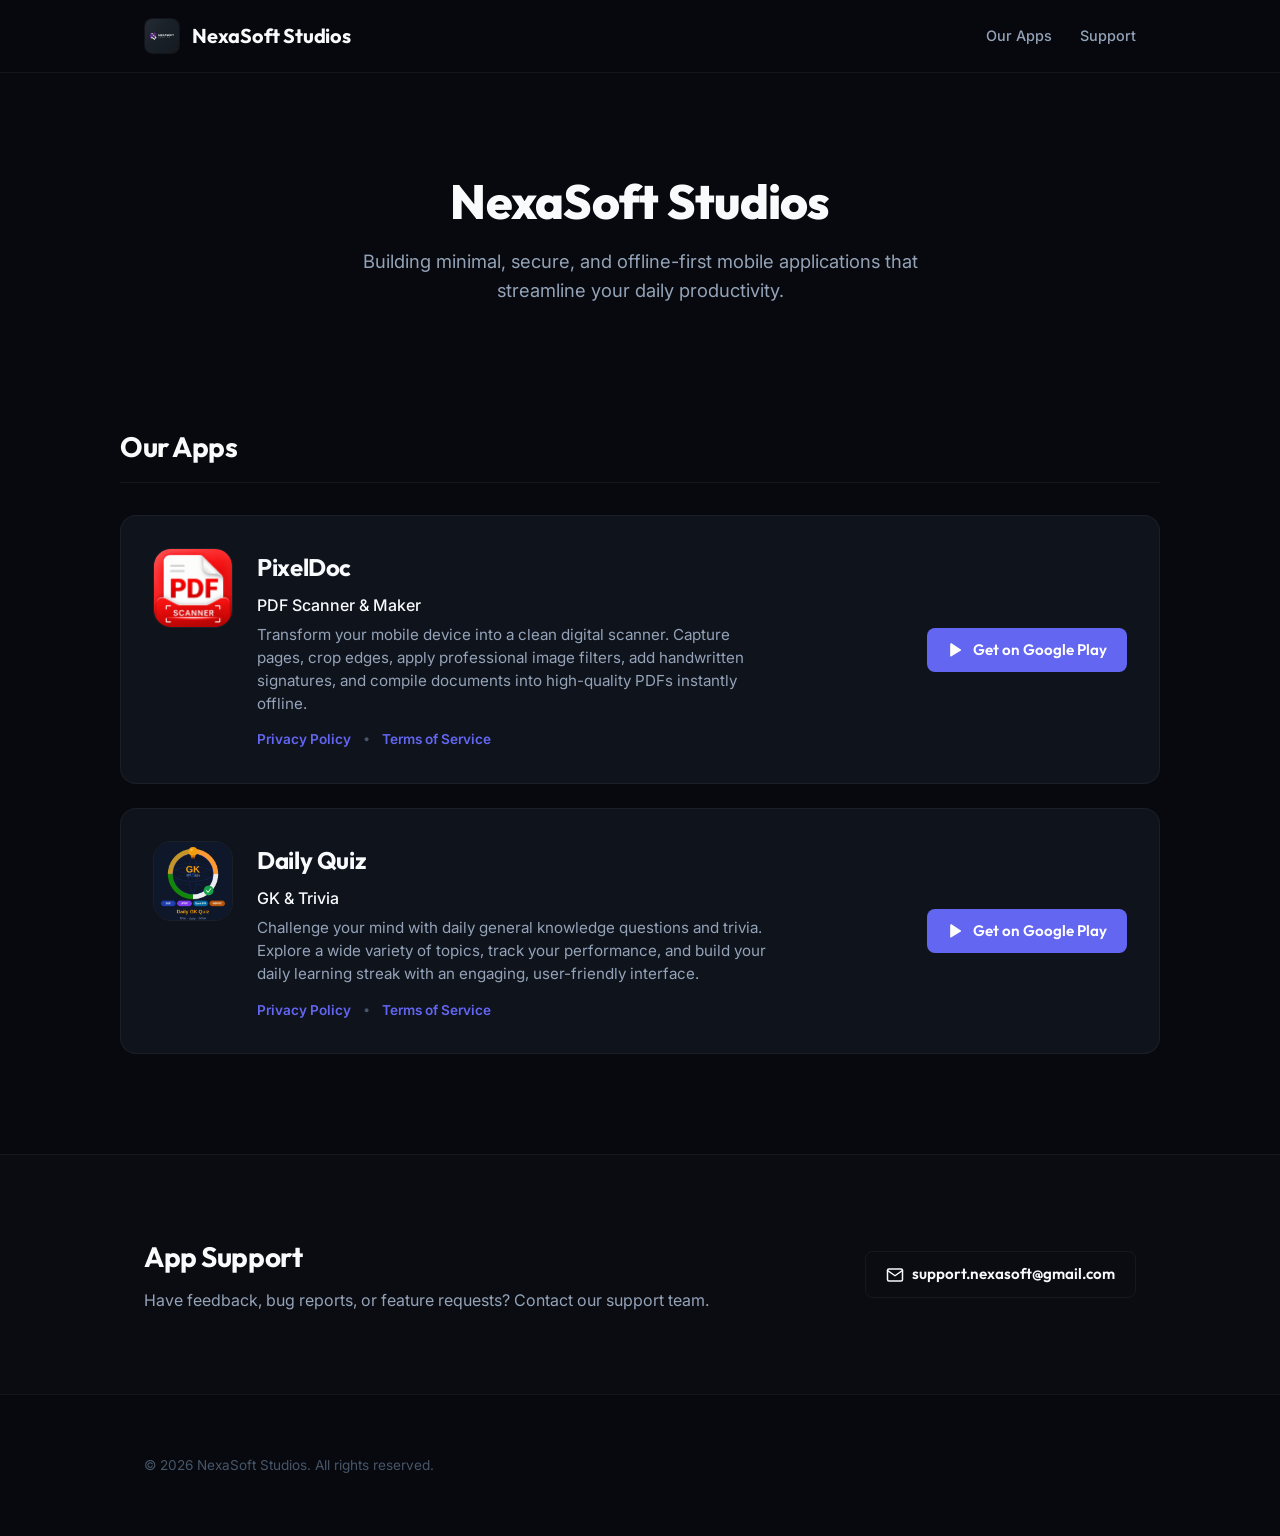
==== commit 2833d83c: "Update hero subtitle and set official Daily Quiz app icon" ====
--- a/index.html
+++ b/index.html
@@ -3,28 +3,23 @@
 <head>
   <meta charset="UTF-8">
   <meta name="viewport" content="width=device-width, initial-scale=1.0">
-  <meta name="description" content="PixelDoc: PDF Scanner & Maker. The easiest way to scan documents, crop pages, apply filters, and compile PDFs on the go.">
-  <title>PixelDoc: PDF Scanner & Maker</title>
+  <meta name="description" content="NexaSoft Studios: Independent mobile app development studio crafting fast, offline-first, and functional utilities.">
+  <title>NexaSoft Studios - Mobile App Studio</title>
   <link rel="stylesheet" href="style.css">
   <link rel="icon" type="image/png" href="favicon.png">
 </head>
 <body>
 
-  <!-- Background Decorative Glow -->
-  <div class="bg-glow-top"></div>
-
   <!-- Header Section -->
   <header>
     <div class="container nav-wrapper">
-      <a href="#" class="logo">
-        <img src="logo.png" alt="PixelDoc Logo" style="width: 42px; height: 42px; border-radius: 12px; object-fit: cover;">
-        <span class="logo-text">PixelDoc</span>
+      <a href="index.html" class="logo">
+        <img src="logo.png" alt="NexaSoft Studios Logo" class="logo-img">
+        <span class="logo-text">NexaSoft Studios</span>
       </a>
       <ul class="nav-links">
-        <li><a href="#features" class="nav-link">Features</a></li>
-        <li><a href="#support" class="nav-link">Support</a></li>
-        <li><a href="#" class="nav-link" id="openPrivacyNav">Privacy Policy</a></li>
-        <li><a href="https://play.google.com/store/apps/details?id=com.nexasoft.snap2pdf" target="_blank" class="btn btn-primary" style="padding: 8px 18px; font-size: 0.9rem;">Download</a></li>
+        <li><a href="#apps" class="nav-link">Our Apps</a></li>
+        <li><a href="#contact" class="nav-link">Support</a></li>
       </ul>
     </div>
   </header>
@@ -32,236 +27,100 @@
   <!-- Hero Section -->
   <section class="hero">
     <div class="container">
-      <div class="badge">Google Play App</div>
-      <h1 class="hero-title">Scan, Convert & <span>Manage PDFs</span> on the Go</h1>
-      <p class="hero-subtitle">
-        PixelDoc transforms your mobile device into a powerful digital scanner. Snap pages, crop, apply professional filters, sign documents, and share PDFs instantly.
-      </p>
-      <div class="hero-actions">
-        <a href="https://play.google.com/store/apps/details?id=com.nexasoft.snap2pdf" target="_blank" class="btn btn-primary">
-          <svg width="20" height="20" viewBox="0 0 24 24" fill="currentColor">
-            <path d="M5 3.22a.75.75 0 0 0-.75.75v16.06a.75.75 0 0 0 1.17.62l13.06-8.03a.75.75 0 0 0 0-1.24L6.42 3.35A.75.75 0 0 0 5 3.22z"/>
-          </svg>
-          Get on Google Play
-        </a>
-        <a href="#features" class="btn btn-secondary">Explore Features</a>
+      <h1>NexaSoft Studios</h1>
+      <p>Building minimal, secure, and offline-first mobile applications that streamline your daily productivity.</p>
+    </div>
+  </section>
+
+  <!-- Showcase Section -->
+  <section class="container showcase" id="apps">
+    <h2 class="section-title">Our Apps</h2>
+    <div class="app-grid">
+      
+      <!-- App 1: PixelDoc -->
+      <div class="app-card">
+        <div class="app-meta">
+          <img src="pixeldoc_logo.png" alt="PixelDoc App Icon" class="app-icon">
+          <div class="app-info">
+            <h3 class="app-name">PixelDoc</h3>
+            <p class="app-tagline">PDF Scanner & Maker</p>
+            <p class="app-desc">
+              Transform your mobile device into a clean digital scanner. Capture pages, crop edges, apply professional image filters, add handwritten signatures, and compile documents into high-quality PDFs instantly offline.
+            </p>
+            <div class="app-links">
+              <a href="privacy-pixeldoc.html" class="app-link">Privacy Policy</a>
+              <span style="color: var(--text-muted); font-size: 0.8rem;">&bull;</span>
+              <a href="terms-pixeldoc.html" class="app-link">Terms of Service</a>
+            </div>
+          </div>
+        </div>
+        <div class="app-action">
+          <a href="https://play.google.com/store/apps/details?id=com.nexasoft.snap2pdf" target="_blank" class="btn btn-primary">
+            <svg width="18" height="18" viewBox="0 0 24 24" fill="currentColor">
+              <path d="M5 3.22a.75.75 0 0 0-.75.75v16.06a.75.75 0 0 0 1.17.62l13.06-8.03a.75.75 0 0 0 0-1.24L6.42 3.35A.75.75 0 0 0 5 3.22z"/>
+            </svg>
+            Get on Google Play
+          </a>
+        </div>
       </div>
 
+      <!-- App 2: Daily Quiz -->
+      <div class="app-card">
+        <div class="app-meta">
+          <img src="dailyquiz_logo.png" alt="Daily Quiz App Icon" class="app-icon">
+          <div class="app-info">
+            <h3 class="app-name">Daily Quiz</h3>
+            <p class="app-tagline">GK & Trivia</p>
+            <p class="app-desc">
+              Challenge your mind with daily general knowledge questions and trivia. Explore a wide variety of topics, track your performance, and build your daily learning streak with an engaging, user-friendly interface.
+            </p>
+            <div class="app-links">
+              <a href="privacy-dailyquiz.html" class="app-link">Privacy Policy</a>
+              <span style="color: var(--text-muted); font-size: 0.8rem;">&bull;</span>
+              <a href="terms-dailyquiz.html" class="app-link">Terms of Service</a>
+            </div>
+          </div>
+        </div>
+        <div class="app-action">
+          <a href="https://play.google.com/store/apps/details?id=com.nexasoft.dailyquiz" target="_blank" class="btn btn-primary">
+            <svg width="18" height="18" viewBox="0 0 24 24" fill="currentColor">
+              <path d="M5 3.22a.75.75 0 0 0-.75.75v16.06a.75.75 0 0 0 1.17.62l13.06-8.03a.75.75 0 0 0 0-1.24L6.42 3.35A.75.75 0 0 0 5 3.22z"/>
+            </svg>
+            Get on Google Play
+          </a>
+        </div>
+      </div>
 
     </div>
   </section>
 
-  <!-- Features Section -->
-  <section class="features" id="features">
-    <div class="container">
-      <div class="section-header">
-        <h2 class="section-title">Everything You Need in a PDF Scanner</h2>
-        <p>A suite of clean, secure, and robust features designed to handle all your document processing tasks offline.</p>
+  <!-- Contact / Support Section -->
+  <section class="contact" id="contact">
+    <div class="container contact-content">
+      <div class="contact-text">
+        <h2>App Support</h2>
+        <p>Have feedback, bug reports, or feature requests? Contact our support team.</p>
       </div>
-
-      <div class="features-grid">
-        <!-- Feature 1 -->
-        <div class="feature-card">
-          <div class="feature-icon-wrapper">
-            <svg width="24" height="24" viewBox="0 0 24 24" fill="none" stroke="currentColor" stroke-width="2" stroke-linecap="round" stroke-linejoin="round">
-              <path d="M23 19a2 2 0 0 1-2 2H3a2 2 0 0 1-2-2V8a2 2 0 0 1 2-2h4l2-3h6l2 3h4a2 2 0 0 1 2 2z"></path>
-              <circle cx="12" cy="13" r="4"></circle>
-            </svg>
-          </div>
-          <h3>Smart Camera Scanning</h3>
-          <p>Instantly convert physical documents into high-quality images. Use edge detection and manual adjustment to crop and align pages perfectly.</p>
-        </div>
-
-        <!-- Feature 2 -->
-        <div class="feature-card">
-          <div class="feature-icon-wrapper">
-            <svg width="24" height="24" viewBox="0 0 24 24" fill="none" stroke="currentColor" stroke-width="2" stroke-linecap="round" stroke-linejoin="round">
-              <path d="M12 2.69l5.66 5.66a8 8 0 1 1-11.31 0z"></path>
-            </svg>
-          </div>
-          <h3>Professional Filters</h3>
-          <p>Enhance readability by applying filters. Choose from Magic Color, Grayscale, Sharp Black & White, and original modes to match your document's style.</p>
-        </div>
-
-        <!-- Feature 3 -->
-        <div class="feature-card">
-          <div class="feature-icon-wrapper">
-            <svg width="24" height="24" viewBox="0 0 24 24" fill="none" stroke="currentColor" stroke-width="2" stroke-linecap="round" stroke-linejoin="round">
-              <path d="M12 20h9"></path>
-              <path d="M16.5 3.5a2.121 2.121 0 0 1 3 3L7 19l-4 1 1-4L16.5 3.5z"></path>
-            </svg>
-          </div>
-          <h3>Digital Signatures</h3>
-          <p>Add personal signatures to your PDF. Draw inside our built-in signature canvas, save it, and overlay it perfectly on any page.</p>
-        </div>
-
-        <!-- Feature 4 -->
-        <div class="feature-card">
-          <div class="feature-icon-wrapper">
-            <svg width="24" height="24" viewBox="0 0 24 24" fill="none" stroke="currentColor" stroke-width="2" stroke-linecap="round" stroke-linejoin="round">
-              <path d="M14 2H6c-1.1 0-1.99.9-1.99 2L4 20c0 1.1.89 2 1.99 2H18c1.1 0 2-.9 2-2V8l-6-6z"></path>
-              <polyline points="14 2 14 8 20 8"></polyline>
-              <line x1="16" y1="13" x2="8" y2="13"></line>
-              <line x1="16" y1="17" x2="8" y2="17"></line>
-              <polyline points="10 9 9 9 8 9"></polyline>
-            </svg>
-          </div>
-          <h3>PDF Utility Tools</h3>
-          <p>Merge multiple PDF files into one, split single documents into distinct parts, compress large files, and convert PDFs directly to images or text.</p>
-        </div>
+      <div>
+        <a href="mailto:support.nexasoft@gmail.com" class="btn btn-secondary">
+          <svg width="18" height="18" viewBox="0 0 24 24" fill="none" stroke="currentColor" stroke-width="2" stroke-linecap="round" stroke-linejoin="round" style="display: block;">
+            <path d="M4 4h16c1.1 0 2 .9 2 2v12c0 1.1-.9 2-2 2H4c-1.1 0-2-.9-2-2V6c0-1.1.9-2 2-2z"></path>
+            <polyline points="22,6 12,13 2,6"></polyline>
+          </svg>
+          support.nexasoft@gmail.com
+        </a>
       </div>
     </div>
   </section>
 
-  <!-- Support Section -->
-  <section class="support" id="support">
-    <div class="container">
-      <div class="support-content">
-        <div class="support-text">
-          <h2>Need Help or Have Feedback?</h2>
-          <p>Our team is dedicated to providing the best scanning experience. Contact our developer support team directly.</p>
-        </div>
-        <div>
-          <a href="mailto:support@apexnexa.com" class="btn btn-primary">
-            <svg width="20" height="20" viewBox="0 0 24 24" fill="none" stroke="currentColor" stroke-width="2" stroke-linecap="round" stroke-linejoin="round">
-              <path d="M4 4h16c1.1 0 2 .9 2 2v12c0 1.1-.9 2-2 2H4c-1.1 0-2-.9-2-2V6c0-1.1.9-2 2-2z"></path>
-              <polyline points="22,6 12,13 2,6"></polyline>
-            </svg>
-            Contact Support
-          </a>
-        </div>
-      </div>
-    </div>
-  </section>
-
-  <!-- Footer -->
+  <!-- Footer Section -->
   <footer>
-    <div class="container">
-      <div class="footer-top">
-        <a href="#" class="logo">
-          <img src="logo.png" alt="PixelDoc Logo" style="width: 42px; height: 42px; border-radius: 12px; object-fit: cover;">
-          <span class="logo-text">PixelDoc</span>
-        </a>
-        <div class="footer-links">
-          <a href="#" class="footer-link" id="openPrivacyFooter">Privacy Policy</a>
-          <a href="#" class="footer-link" id="openTermsFooter">Terms of Service</a>
-          <a href="#support" class="footer-link">Support</a>
-        </div>
-      </div>
-      <div class="footer-bottom">
-        <p>&copy; 2026 ApexNexa. All rights reserved.</p>
+    <div class="container footer-wrapper">
+      <div class="footer-left">
+        <p>&copy; 2026 NexaSoft Studios. All rights reserved.</p>
       </div>
     </div>
   </footer>
 
-  <!-- Privacy Policy Modal -->
-  <div class="modal-overlay" id="privacyModal">
-    <div class="modal-content">
-      <div class="modal-header">
-        <h2>Privacy Policy</h2>
-        <button class="btn-close" id="closePrivacyModal">&times;</button>
-      </div>
-      <div class="modal-body">
-        <p><strong>Last Updated: July 10, 2026</strong></p>
-        <p>At PixelDoc, we value your privacy. This Privacy Policy describes how we collect, use, and process your data when you use the PixelDoc mobile application.</p>
-        
-        <h3>1. Information Collection and Use</h3>
-        <p>PixelDoc is designed to operate primarily offline. All documents you scan, edit, compile, or sign remain stored locally on your device. We do not transmit your scanned documents to external servers.</p>
-        
-        <h3>2. Permissions Required</h3>
-        <p>To provide core application features, the app may request:</p>
-        <ul>
-          <li><strong>Camera:</strong> To capture photos of physical documents for scanning.</li>
-          <li><strong>Storage/Media Access:</strong> To import existing images for PDF compilation and to save the compiled PDFs to your device's storage.</li>
-        </ul>
-
-        <h3>3. Advertising</h3>
-        <p>We use Google AdMob to serve advertisements in the application. AdMob may collect and process unique advertising identifiers and other device metrics to display personalized or non-personalized advertisements.</p>
-
-        <h3>4. Security</h3>
-        <p>We use industry-standard precautions to safeguard any data stored on your device. However, since the app runs locally on your operating system, we encourage you to maintain device security to prevent unauthorized access.</p>
-
-        <h3>5. Contact Us</h3>
-        <p>If you have any questions or feedback regarding this policy, please contact us at <strong>support@apexnexa.com</strong>.</p>
-      </div>
-    </div>
-  </div>
-
-  <!-- Terms of Service Modal -->
-  <div class="modal-overlay" id="termsModal">
-    <div class="modal-content">
-      <div class="modal-header">
-        <h2>Terms of Service</h2>
-        <button class="btn-close" id="closeTermsModal">&times;</button>
-      </div>
-      <div class="modal-body">
-        <p><strong>Last Updated: July 10, 2026</strong></p>
-        <p>Welcome to PixelDoc. By downloading, accessing, or using the PixelDoc mobile application, you agree to comply with and be bound by the following Terms of Service.</p>
-        
-        <h3>1. Use of the App</h3>
-        <p>You agree to use PixelDoc only for lawful purposes. You are solely responsible for all content, documents, and signatures processed using the application.</p>
-        
-        <h3>2. Ownership of Scanned Documents</h3>
-        <p>All scanned documents and compiled PDFs created by you using the app are your exclusive property. PixelDoc does not claim any ownership rights over your documents.</p>
-
-        <h3>3. Disclaimer of Warranties</h3>
-        <p>PixelDoc is provided "as is" and "as available" without warranties of any kind, either express or implied. We do not guarantee that the application will be completely free of errors, or that all document scans will be accurate.</p>
-
-        <h3>4. Limitation of Liability</h3>
-        <p>In no event shall ApexNexa or its developers be liable for any direct, indirect, incidental, special, or consequential damages arising from the use or inability to use the application.</p>
-
-        <h3>5. Changes to the Terms</h3>
-        <p>We reserves the right to modify these terms at any time. Your continued use of the app following any updates constitutes acceptance of the new terms.</p>
-      </div>
-    </div>
-  </div>
-
-  <!-- JavaScript to handle Modal opening and closing -->
-  <script>
-    const privacyModal = document.getElementById('privacyModal');
-    const termsModal = document.getElementById('termsModal');
-
-    const openPrivacyNav = document.getElementById('openPrivacyNav');
-    const openPrivacyFooter = document.getElementById('openPrivacyFooter');
-    const openTermsFooter = document.getElementById('openTermsFooter');
-
-    const closePrivacyModal = document.getElementById('closePrivacyModal');
-    const closeTermsModal = document.getElementById('closeTermsModal');
-
-    // Open Privacy Policy
-    openPrivacyNav.addEventListener('click', (e) => {
-      e.preventDefault();
-      privacyModal.classList.add('active');
-    });
-    openPrivacyFooter.addEventListener('click', (e) => {
-      e.preventDefault();
-      privacyModal.classList.add('active');
-    });
-
-    // Open Terms
-    openTermsFooter.addEventListener('click', (e) => {
-      e.preventDefault();
-      termsModal.classList.add('active');
-    });
-
-    // Close Modals
-    closePrivacyModal.addEventListener('click', () => {
-      privacyModal.classList.remove('active');
-    });
-    closeTermsModal.addEventListener('click', () => {
-      termsModal.classList.remove('active');
-    });
-
-    // Close on click outside
-    window.addEventListener('click', (e) => {
-      if (e.target === privacyModal) {
-        privacyModal.classList.remove('active');
-      }
-      if (e.target === termsModal) {
-        termsModal.classList.remove('active');
-      }
-    });
-  </script>
-
 </body>
 </html>
--- a/style.css
+++ b/style.css
@@ -1,27 +1,25 @@
 @import url('https://fonts.googleapis.com/css2?family=Inter:wght@300;400;500;600;700&family=Outfit:wght@400;500;600;700;800&display=swap');
 
 :root {
-  --bg-color: #0b0f19;
-  --panel-bg: rgba(17, 24, 39, 0.7);
-  --border-color: rgba(255, 255, 255, 0.08);
+  --bg-color: #07090e;
+  --card-bg: #0f131c;
+  --border-color: rgba(255, 255, 255, 0.05);
+  --border-hover: rgba(255, 255, 255, 0.12);
   --text-primary: #f8fafc;
   --text-secondary: #94a3b8;
-  --text-muted: #64748b;
+  --text-muted: #475569;
   --primary: #6366f1;
-  --primary-glow: rgba(99, 102, 241, 0.15);
-  --secondary: #a855f7;
-  --secondary-glow: rgba(168, 85, 247, 0.08);
-  --accent: #10b981;
+  --primary-hover: #4f46e5;
   --font-display: 'Outfit', sans-serif;
   --font-sans: 'Inter', sans-serif;
-  --transition-smooth: all 0.3s cubic-bezier(0.4, 0, 0.2, 1);
+  --transition-fast: all 0.2s cubic-bezier(0.4, 0, 0.2, 1);
+  --container-width: 1040px;
 }
 
 * {
   box-sizing: border-box;
   margin: 0;
   padding: 0;
-  scroll-behavior: smooth;
 }
 
 body {
@@ -29,21 +27,74 @@
   color: var(--text-secondary);
   font-family: var(--font-sans);
   line-height: 1.6;
-  overflow-x: hidden;
-}
-
-/* Background Gradients */
-.bg-glow-top {
-  position: absolute;
+  -webkit-font-smoothing: antialiased;
+  -moz-osx-font-smoothing: grayscale;
+}
+
+/* Base Layout */
+.container {
+  max-width: var(--container-width);
+  margin: 0 auto;
+  padding: 0 24px;
+}
+
+header {
+  border-bottom: 1px solid var(--border-color);
+  background-color: rgba(7, 9, 14, 0.8);
+  backdrop-filter: blur(12px);
+  position: sticky;
   top: 0;
-  left: 50%;
-  transform: translateX(-50%);
-  width: 100vw;
-  height: 800px;
-  background: radial-gradient(circle 400px at 50% -100px, rgba(99, 102, 241, 0.15), transparent),
-              radial-gradient(circle 600px at 50% 100px, rgba(168, 85, 247, 0.08), transparent);
-  pointer-events: none;
-  z-index: 0;
+  width: 100%;
+  z-index: 100;
+}
+
+.nav-wrapper {
+  display: flex;
+  justify-content: space-between;
+  align-items: center;
+  height: 72px;
+}
+
+.logo {
+  display: flex;
+  align-items: center;
+  gap: 12px;
+  text-decoration: none;
+}
+
+.logo-img {
+  width: 36px;
+  height: 36px;
+  border-radius: 8px;
+  object-fit: cover;
+  border: 1px solid rgba(255, 255, 255, 0.05);
+}
+
+.logo-text {
+  font-family: var(--font-display);
+  font-size: 1.25rem;
+  font-weight: 700;
+  color: var(--text-primary);
+  letter-spacing: -0.01em;
+}
+
+.nav-links {
+  display: flex;
+  gap: 28px;
+  list-style: none;
+  align-items: center;
+}
+
+.nav-link {
+  color: var(--text-secondary);
+  text-decoration: none;
+  font-size: 0.9rem;
+  font-weight: 500;
+  transition: var(--transition-fast);
+}
+
+.nav-link:hover {
+  color: var(--text-primary);
 }
 
 /* Typography */
@@ -51,88 +102,7 @@
   font-family: var(--font-display);
   color: var(--text-primary);
   font-weight: 700;
-}
-
-/* Layout */
-.container {
-  max-width: 1200px;
-  margin: 0 auto;
-  padding: 0 24px;
-  position: relative;
-  z-index: 1;
-}
-
-header {
-  padding: 24px 0;
-  position: absolute;
-  top: 0;
-  left: 0;
-  width: 100%;
-  z-index: 10;
-}
-
-.nav-wrapper {
-  display: flex;
-  justify-content: space-between;
-  align-items: center;
-}
-
-.logo {
-  display: flex;
-  align-items: center;
-  gap: 12px;
-  text-decoration: none;
-}
-
-.logo-icon {
-  background: linear-gradient(135deg, var(--primary), var(--secondary));
-  width: 40px;
-  height: 40px;
-  border-radius: 12px;
-  display: flex;
-  align-items: center;
-  justify-content: center;
-  box-shadow: 0 4px 14px var(--primary-glow);
-}
-
-.logo-icon svg {
-  fill: #fff;
-  width: 22px;
-  height: 22px;
-}
-
-.logo-text {
-  font-size: 1.4rem;
-  font-weight: 800;
-  background: linear-gradient(to right, var(--text-primary), #cbd5e1);
-  -webkit-background-clip: text;
-  -webkit-text-fill-color: transparent;
-}
-
-.nav-links {
-  display: flex;
-  gap: 32px;
-  list-style: none;
-  align-items: center;
-}
-
-@media (max-width: 768px) {
-  .nav-links {
-    display: none; /* simple responsive handling */
-  }
-}
-
-.nav-link {
-  color: var(--text-secondary);
-  text-decoration: none;
-  font-size: 0.95rem;
-  font-weight: 500;
-  transition: var(--transition-smooth);
-}
-
-.nav-link:hover {
-  color: var(--text-primary);
-  text-shadow: 0 0 10px rgba(255, 255, 255, 0.2);
+  letter-spacing: -0.015em;
 }
 
 /* Buttons */
@@ -141,571 +111,294 @@
   align-items: center;
   justify-content: center;
   gap: 8px;
-  padding: 12px 28px;
-  border-radius: 14px;
+  padding: 10px 20px;
+  border-radius: 8px;
   font-family: var(--font-display);
   font-weight: 600;
-  font-size: 1rem;
+  font-size: 0.95rem;
   text-decoration: none;
-  transition: var(--transition-smooth);
+  transition: var(--transition-fast);
   cursor: pointer;
   border: none;
 }
 
 .btn-primary {
-  background: linear-gradient(135deg, var(--primary), var(--secondary));
+  background-color: var(--primary);
   color: #fff;
-  box-shadow: 0 4px 20px var(--primary-glow);
 }
 
 .btn-primary:hover {
-  transform: translateY(-2px);
-  box-shadow: 0 6px 24px rgba(99, 102, 241, 0.35), 0 0 40px rgba(168, 85, 247, 0.2);
+  background-color: var(--primary-hover);
 }
 
 .btn-secondary {
-  background: rgba(255, 255, 255, 0.04);
+  background-color: transparent;
   color: var(--text-primary);
   border: 1px solid var(--border-color);
 }
 
 .btn-secondary:hover {
-  background: rgba(255, 255, 255, 0.08);
+  background-color: rgba(255, 255, 255, 0.03);
   border-color: rgba(255, 255, 255, 0.15);
-  transform: translateY(-2px);
 }
 
 /* Hero Section */
 .hero {
-  padding: 160px 0 80px 0;
+  padding: 100px 0 60px 0;
   text-align: center;
-  min-height: 100vh;
+}
+
+.hero h1 {
+  font-size: 3rem;
+  line-height: 1.2;
+  margin-bottom: 16px;
+  font-weight: 800;
+}
+
+.hero p {
+  font-size: 1.15rem;
+  color: var(--text-secondary);
+  max-width: 580px;
+  margin: 0 auto;
+}
+
+/* Featured Apps / Products Showcase */
+.showcase {
+  padding: 60px 0 100px 0;
+}
+
+.section-title {
+  font-size: 1.75rem;
+  margin-bottom: 32px;
+  border-bottom: 1px solid var(--border-color);
+  padding-bottom: 12px;
+}
+
+.app-grid {
   display: flex;
   flex-direction: column;
-  justify-content: center;
-}
-
-.badge {
-  background: rgba(99, 102, 241, 0.1);
-  border: 1px solid rgba(99, 102, 241, 0.2);
-  color: #818cf8;
-  padding: 6px 16px;
-  border-radius: 30px;
+  gap: 24px;
+}
+
+.app-card {
+  background-color: var(--card-bg);
+  border: 1px solid var(--border-color);
+  border-radius: 16px;
+  padding: 32px;
+  display: flex;
+  justify-content: space-between;
+  align-items: center;
+  gap: 40px;
+  transition: var(--transition-fast);
+}
+
+.app-card:hover {
+  border-color: var(--border-hover);
+  transform: translateY(-2px);
+}
+
+@media (max-width: 768px) {
+  .app-card {
+    flex-direction: column;
+    align-items: flex-start;
+    gap: 24px;
+    padding: 24px;
+  }
+}
+
+.app-meta {
+  display: flex;
+  gap: 24px;
+  align-items: flex-start;
+}
+
+@media (max-width: 480px) {
+  .app-meta {
+    flex-direction: column;
+    gap: 16px;
+  }
+}
+
+.app-icon {
+  width: 80px;
+  height: 80px;
+  border-radius: 18px;
+  object-fit: cover;
+  border: 1px solid rgba(255, 255, 255, 0.05);
+}
+
+.app-info {
+  display: flex;
+  flex-direction: column;
+  gap: 6px;
+}
+
+.app-name {
+  font-size: 1.5rem;
+  font-weight: 700;
+}
+
+.app-tagline {
+  color: var(--text-primary);
+  font-size: 1rem;
+  font-weight: 500;
+}
+
+.app-desc {
+  color: var(--text-secondary);
+  font-size: 0.95rem;
+  max-width: 520px;
+  line-height: 1.5;
+}
+
+.app-links {
+  display: flex;
+  gap: 12px;
+  margin-top: 8px;
+}
+
+.app-link {
+  color: var(--primary);
+  text-decoration: none;
   font-size: 0.85rem;
   font-weight: 600;
-  letter-spacing: 0.05em;
-  text-transform: uppercase;
-  display: inline-block;
-  margin-bottom: 24px;
-  animation: pulse 2s infinite;
-}
-
-@keyframes pulse {
-  0% { transform: scale(1); }
-  50% { transform: scale(1.02); }
-  100% { transform: scale(1); }
-}
-
-.hero-title {
-  font-size: 3.5rem;
-  line-height: 1.15;
-  letter-spacing: -0.02em;
-  margin-bottom: 24px;
-  background: linear-gradient(135deg, #ffffff 0%, #cbd5e1 50%, #94a3b8 100%);
-  -webkit-background-clip: text;
-  -webkit-text-fill-color: transparent;
+  transition: var(--transition-fast);
+}
+
+.app-link:hover {
+  text-decoration: underline;
+}
+
+.app-action {
+  flex-shrink: 0;
 }
 
 @media (max-width: 768px) {
-  .hero-title {
-    font-size: 2.5rem;
-  }
-}
-
-.hero-title span {
-  background: linear-gradient(135deg, #a5b4fc, #c084fc);
-  -webkit-background-clip: text;
-  -webkit-text-fill-color: transparent;
-}
-
-.hero-subtitle {
+  .app-action {
+    width: 100%;
+  }
+  .app-action .btn {
+    width: 100%;
+  }
+}
+
+/* Contact / Support Section */
+.contact {
+  padding: 80px 0;
+  border-top: 1px solid var(--border-color);
+  background-color: rgba(255, 255, 255, 0.01);
+}
+
+.contact-content {
+  display: flex;
+  justify-content: space-between;
+  align-items: center;
+  gap: 30px;
+}
+
+@media (max-width: 640px) {
+  .contact-content {
+    flex-direction: column;
+    align-items: flex-start;
+  }
+}
+
+.contact-text h2 {
+  font-size: 1.75rem;
+  margin-bottom: 8px;
+}
+
+.contact-text p {
+  font-size: 1rem;
+  color: var(--text-secondary);
+}
+
+/* Standalone Document Layouts (Privacy/Terms Pages) */
+.doc-page {
+  padding: 60px 0 100px 0;
+  max-width: 720px;
+  margin: 0 auto;
+}
+
+.doc-header {
+  margin-bottom: 40px;
+}
+
+.doc-title {
+  font-size: 2.5rem;
+  margin-bottom: 12px;
+}
+
+.doc-meta {
+  font-size: 0.9rem;
+  color: var(--text-muted);
+}
+
+.doc-body {
+  font-size: 1rem;
+  line-height: 1.7;
+  color: var(--text-secondary);
+}
+
+.doc-body h3 {
   font-size: 1.25rem;
-  color: var(--text-secondary);
-  max-width: 650px;
-  margin: 0 auto 40px auto;
-}
-
-.hero-actions {
-  display: flex;
-  gap: 16px;
-  justify-content: center;
-  margin-bottom: 60px;
-}
-
-@media (max-width: 480px) {
-  .hero-actions {
+  margin: 32px 0 12px 0;
+  color: var(--text-primary);
+  border-bottom: 1px solid var(--border-color);
+  padding-bottom: 6px;
+}
+
+.doc-body p {
+  margin-bottom: 18px;
+}
+
+.doc-body ul {
+  margin: 12px 0 24px 24px;
+}
+
+.doc-body li {
+  margin-bottom: 8px;
+}
+
+/* Footer Section */
+footer {
+  border-top: 1px solid var(--border-color);
+  padding: 60px 0;
+  font-size: 0.85rem;
+  color: var(--text-muted);
+}
+
+.footer-wrapper {
+  display: flex;
+  justify-content: space-between;
+  align-items: center;
+}
+
+@media (max-width: 600px) {
+  .footer-wrapper {
     flex-direction: column;
-    align-items: stretch;
-  }
-}
-
-/* App Mockup Preview */
-.mockup-container {
-  max-width: 700px;
-  margin: 0 auto;
-  perspective: 1000px;
-}
-
-.mockup-wrapper {
-  background: var(--panel-bg);
-  border: 1.5px solid var(--border-color);
-  border-radius: 24px;
-  padding: 16px;
-  backdrop-filter: blur(12px);
-  box-shadow: 0 25px 50px -12px rgba(0, 0, 0, 0.5), 
-              0 0 50px rgba(99, 102, 241, 0.1);
-  transform: rotateX(10deg);
-  transition: var(--transition-smooth);
-}
-
-.mockup-wrapper:hover {
-  transform: rotateX(0deg) translateY(-10px);
-  box-shadow: 0 30px 60px -10px rgba(0, 0, 0, 0.6), 
-              0 0 60px rgba(168, 85, 247, 0.15);
-}
-
-.mockup-screen {
-  background: #111827;
-  border-radius: 12px;
-  aspect-ratio: 16/9;
-  display: flex;
-  flex-direction: column;
-  overflow: hidden;
-  position: relative;
-  border: 1px solid rgba(255, 255, 255, 0.05);
-}
-
-.screen-header {
-  background: #1f2937;
-  padding: 10px 16px;
-  display: flex;
-  justify-content: space-between;
-  align-items: center;
-  border-bottom: 1px solid rgba(255, 255, 255, 0.05);
-}
-
-.dots {
-  display: flex;
-  gap: 6px;
-}
-
-.dot {
-  width: 8px;
-  height: 8px;
-  border-radius: 50%;
-  background: rgba(255, 255, 255, 0.2);
-}
-
-.dot.red { background: #ef4444; }
-.dot.yellow { background: #f59e0b; }
-.dot.green { background: #10b981; }
-
-.screen-body {
-  flex: 1;
-  display: flex;
-  align-items: center;
-  justify-content: center;
-  position: relative;
-}
-
-.app-ui-preview {
-  display: flex;
-  gap: 20px;
-  width: 90%;
-  height: 80%;
-}
-
-.app-sidebar {
-  width: 25%;
-  background: rgba(255, 255, 255, 0.03);
-  border-radius: 8px;
-  border: 1px dashed rgba(255, 255, 255, 0.1);
+    gap: 20px;
+    align-items: flex-start;
+  }
+}
+
+.footer-left {
   display: flex;
   flex-direction: column;
   gap: 8px;
-  padding: 8px;
-}
-
-.sidebar-item {
-  height: 14px;
-  background: rgba(255, 255, 255, 0.05);
-  border-radius: 4px;
-}
-
-.sidebar-item.active {
-  background: var(--primary);
-  width: 70%;
-}
-
-.app-main {
-  flex: 1;
-  background: rgba(255, 255, 255, 0.01);
-  border-radius: 8px;
-  border: 1px dashed rgba(255, 255, 255, 0.1);
-  padding: 12px;
-  display: flex;
-  flex-direction: column;
-  justify-content: space-between;
-}
-
-.main-top {
-  display: flex;
-  justify-content: space-between;
-}
-
-.doc-box {
-  width: 100px;
-  height: 80px;
-  background: linear-gradient(135deg, rgba(99, 102, 241, 0.2), rgba(168, 85, 247, 0.2));
-  border-radius: 8px;
-  border: 1px solid rgba(99, 102, 241, 0.3);
-  display: flex;
-  align-items: center;
-  justify-content: center;
-  box-shadow: 0 4px 10px rgba(0,0,0,0.2);
-}
-
-.doc-box svg {
-  fill: #fff;
-  width: 30px;
-  height: 30px;
-}
-
-.main-desc {
-  display: flex;
-  flex-direction: column;
-  gap: 6px;
-  flex: 1;
-  margin-left: 16px;
-}
-
-.desc-line {
-  height: 8px;
-  background: rgba(255, 255, 255, 0.1);
-  border-radius: 4px;
-}
-
-.desc-line:nth-child(1) { width: 90%; }
-.desc-line:nth-child(2) { width: 75%; }
-.desc-line:nth-child(3) { width: 50%; }
-
-.app-actions {
-  display: flex;
-  gap: 10px;
-}
-
-.action-bar-btn {
-  height: 24px;
-  border-radius: 6px;
-  background: var(--primary);
-  flex: 1;
-  opacity: 0.8;
-}
-
-.action-bar-btn.sec {
-  background: rgba(255, 255, 255, 0.05);
-}
-
-/* Features Section */
-.features {
-  padding: 100px 0;
-  position: relative;
-}
-
-.section-header {
-  text-align: center;
-  max-width: 600px;
-  margin: 0 auto 60px auto;
-}
-
-.section-title {
-  font-size: 2.5rem;
-  margin-bottom: 16px;
-  background: linear-gradient(to right, #fff, #94a3b8);
-  -webkit-background-clip: text;
-  -webkit-text-fill-color: transparent;
-}
-
-.features-grid {
-  display: grid;
-  grid-template-columns: repeat(auto-fit, minmax(320px, 1fr));
-  gap: 30px;
-}
-
-.feature-card {
-  background: var(--panel-bg);
-  border: 1px solid var(--border-color);
-  border-radius: 20px;
-  padding: 32px;
-  backdrop-filter: blur(12px);
-  transition: var(--transition-smooth);
-  display: flex;
-  flex-direction: column;
-  gap: 16px;
-}
-
-.feature-card:hover {
-  border-color: rgba(99, 102, 241, 0.3);
-  transform: translateY(-5px);
-  box-shadow: 0 10px 30px -10px rgba(99, 102, 241, 0.15);
-}
-
-.feature-icon-wrapper {
-  background: rgba(255, 255, 255, 0.03);
-  border: 1px solid var(--border-color);
-  width: 54px;
-  height: 54px;
-  border-radius: 14px;
-  display: flex;
-  align-items: center;
-  justify-content: center;
-  color: var(--primary);
-  transition: var(--transition-smooth);
-}
-
-.feature-card:hover .feature-icon-wrapper {
-  background: var(--primary);
-  color: #fff;
-  box-shadow: 0 4px 14px var(--primary-glow);
-}
-
-.feature-card h3 {
-  font-size: 1.35rem;
-  font-weight: 600;
-}
-
-.feature-card p {
-  color: var(--text-secondary);
-  font-size: 0.95rem;
-  line-height: 1.5;
-}
-
-/* Compliance Info & Contact */
-.support {
-  padding: 80px 0;
-  border-top: 1px solid var(--border-color);
-}
-
-.support-content {
-  background: radial-gradient(circle at 100% 100%, rgba(168, 85, 247, 0.05), transparent),
-              rgba(17, 24, 39, 0.4);
-  border: 1px solid var(--border-color);
-  border-radius: 24px;
-  padding: 48px;
-  backdrop-filter: blur(12px);
-  display: flex;
-  justify-content: space-between;
-  align-items: center;
-  gap: 40px;
-}
-
-@media (max-width: 768px) {
-  .support-content {
-    flex-direction: column;
-    text-align: center;
-    padding: 32px 24px;
-  }
-}
-
-.support-text h2 {
-  font-size: 2rem;
-  margin-bottom: 12px;
-}
-
-.support-text p {
-  font-size: 1.05rem;
-}
-
-/* Footer styling */
-footer {
-  padding: 60px 0 40px 0;
-  border-top: 1px solid var(--border-color);
-  background: rgba(3, 7, 18, 0.6);
-}
-
-.footer-top {
-  display: flex;
-  justify-content: space-between;
-  align-items: center;
-  margin-bottom: 40px;
-}
-
-@media (max-width: 600px) {
-  .footer-top {
-    flex-direction: column;
-    gap: 24px;
-    align-items: flex-start;
-  }
-}
-
-.footer-links {
+}
+
+.footer-right {
   display: flex;
   gap: 24px;
 }
 
-@media (max-width: 480px) {
-  .footer-links {
-    flex-direction: column;
-    gap: 12px;
-  }
-}
-
-.footer-link {
-  color: var(--text-secondary);
+.footer-nav-link {
+  color: var(--text-muted);
   text-decoration: none;
-  font-size: 0.9rem;
-  transition: var(--transition-smooth);
-}
-
-.footer-link:hover {
-  color: var(--text-primary);
-}
-
-.footer-bottom {
-  display: flex;
-  justify-content: space-between;
-  align-items: center;
-  color: var(--text-muted);
-  font-size: 0.85rem;
-}
-
-@media (max-width: 600px) {
-  .footer-bottom {
-    flex-direction: column-reverse;
-    gap: 16px;
-    align-items: flex-start;
-  }
-}
-
-.footer-ads-badge {
-  display: inline-flex;
-  align-items: center;
-  gap: 6px;
-  background: rgba(16, 185, 129, 0.1);
-  color: #34d399;
-  border: 1px solid rgba(16, 185, 129, 0.2);
-  padding: 4px 10px;
-  border-radius: 6px;
-  text-decoration: none;
-  font-weight: 500;
-}
-
-.footer-ads-badge:hover {
-  background: rgba(16, 185, 129, 0.2);
-}
-
-.green-dot {
-  width: 6px;
-  height: 6px;
-  border-radius: 50%;
-  background: #10b981;
-  box-shadow: 0 0 8px #10b981;
-}
-
-/* Modals */
-.modal-overlay {
-  position: fixed;
-  top: 0;
-  left: 0;
-  width: 100vw;
-  height: 100vh;
-  background: rgba(3, 7, 18, 0.8);
-  backdrop-filter: blur(8px);
-  z-index: 100;
-  display: flex;
-  align-items: center;
-  justify-content: center;
-  opacity: 0;
-  pointer-events: none;
-  transition: opacity 0.3s ease;
-}
-
-.modal-overlay.active {
-  opacity: 1;
-  pointer-events: auto;
-}
-
-.modal-content {
-  background: #0f172a;
-  border: 1px solid var(--border-color);
-  width: 90%;
-  max-width: 800px;
-  max-height: 85vh;
-  border-radius: 24px;
-  box-shadow: 0 25px 50px -12px rgba(0, 0, 0, 0.8);
-  display: flex;
-  flex-direction: column;
-  overflow: hidden;
-  transform: translateY(20px);
-  transition: transform 0.3s ease;
-}
-
-.modal-overlay.active .modal-content {
-  transform: translateY(0);
-}
-
-.modal-header {
-  padding: 24px;
-  border-bottom: 1px solid var(--border-color);
-  display: flex;
-  justify-content: space-between;
-  align-items: center;
-}
-
-.modal-header h2 {
-  font-size: 1.5rem;
-}
-
-.btn-close {
-  background: rgba(255, 255, 255, 0.05);
-  border: none;
-  color: var(--text-secondary);
-  width: 36px;
-  height: 36px;
-  border-radius: 50%;
-  cursor: pointer;
-  display: flex;
-  align-items: center;
-  justify-content: center;
-  transition: var(--transition-smooth);
-}
-
-.btn-close:hover {
-  background: rgba(255, 255, 255, 0.1);
-  color: var(--text-primary);
-}
-
-.modal-body {
-  padding: 24px;
-  overflow-y: auto;
-  flex: 1;
-  font-size: 0.95rem;
-  color: var(--text-secondary);
-}
-
-.modal-body h3 {
-  font-size: 1.15rem;
-  margin: 20px 0 10px 0;
-}
-
-.modal-body p {
-  margin-bottom: 14px;
-}
-
-.modal-body ul {
-  margin: 10px 0 20px 20px;
-}
-
-.modal-body li {
-  margin-bottom: 6px;
-}
+  transition: var(--transition-fast);
+}
+
+.footer-nav-link:hover {
+  color: var(--text-secondary);
+}
